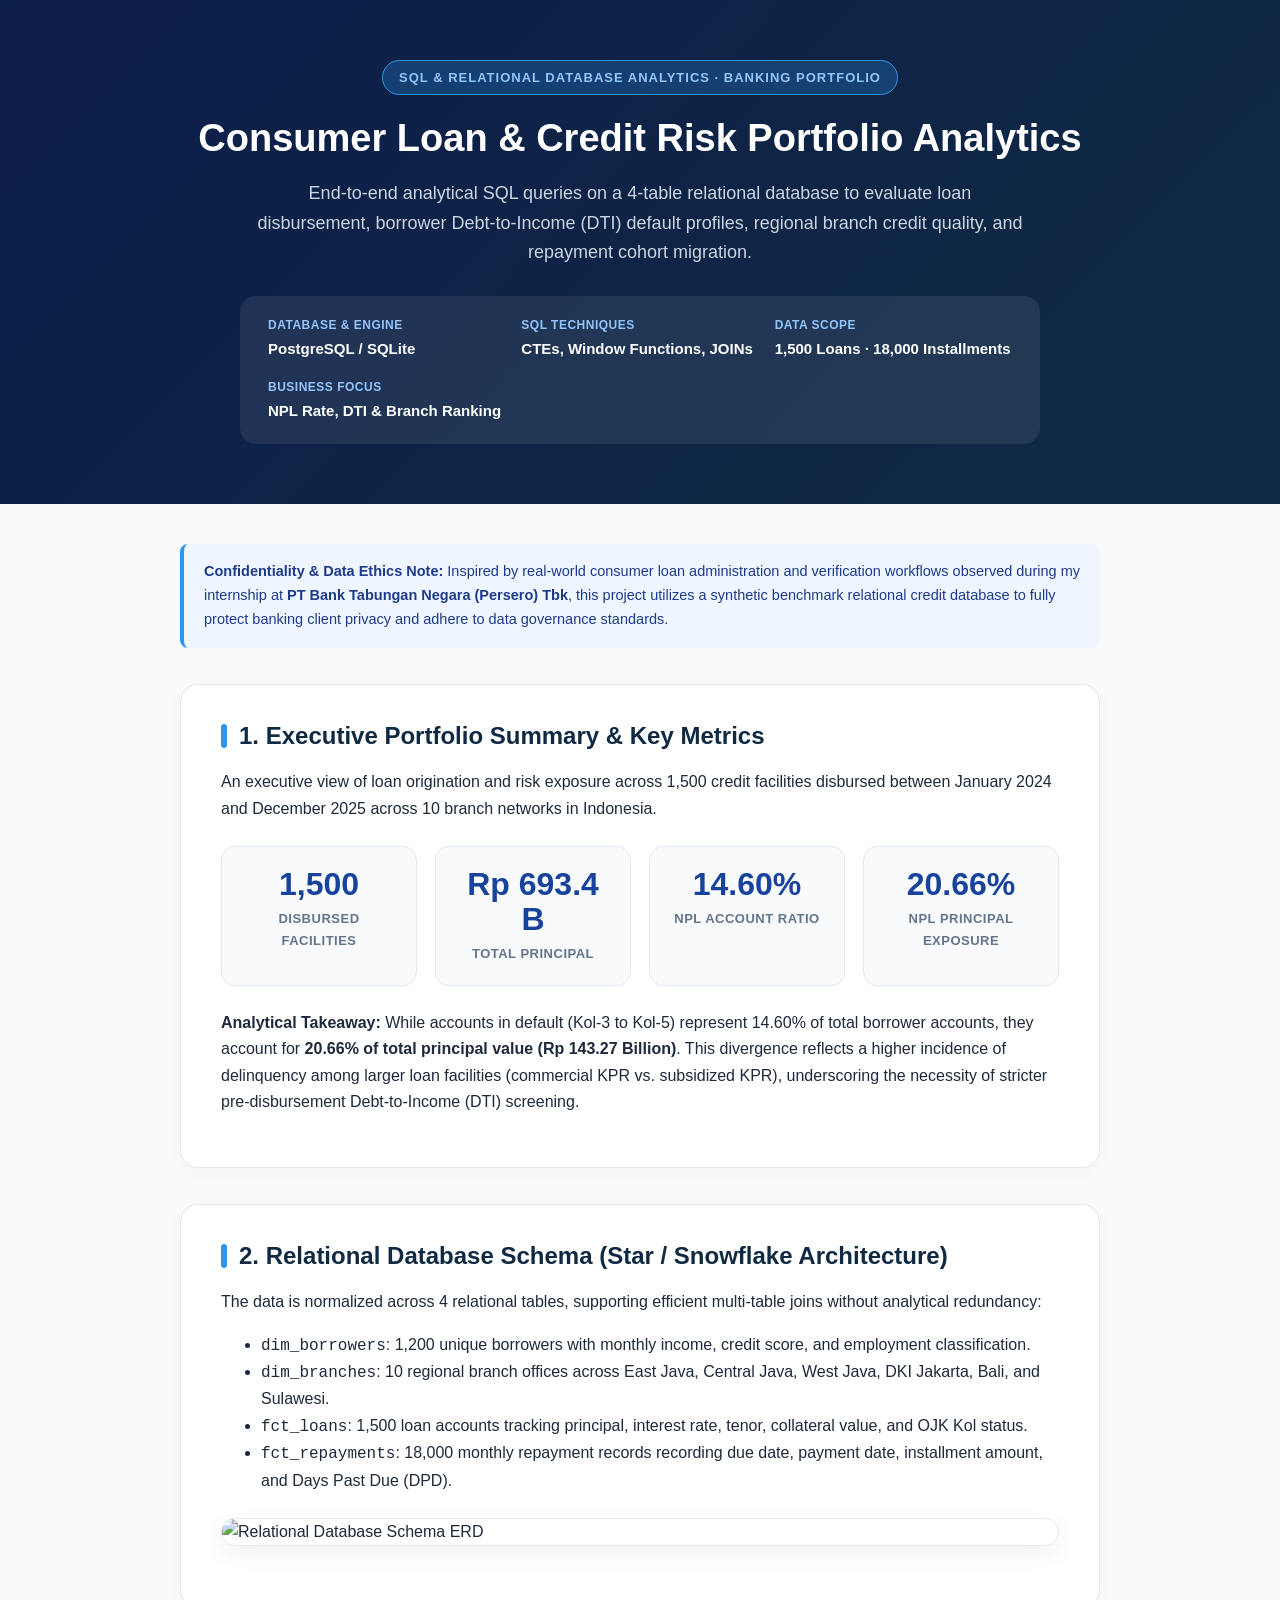
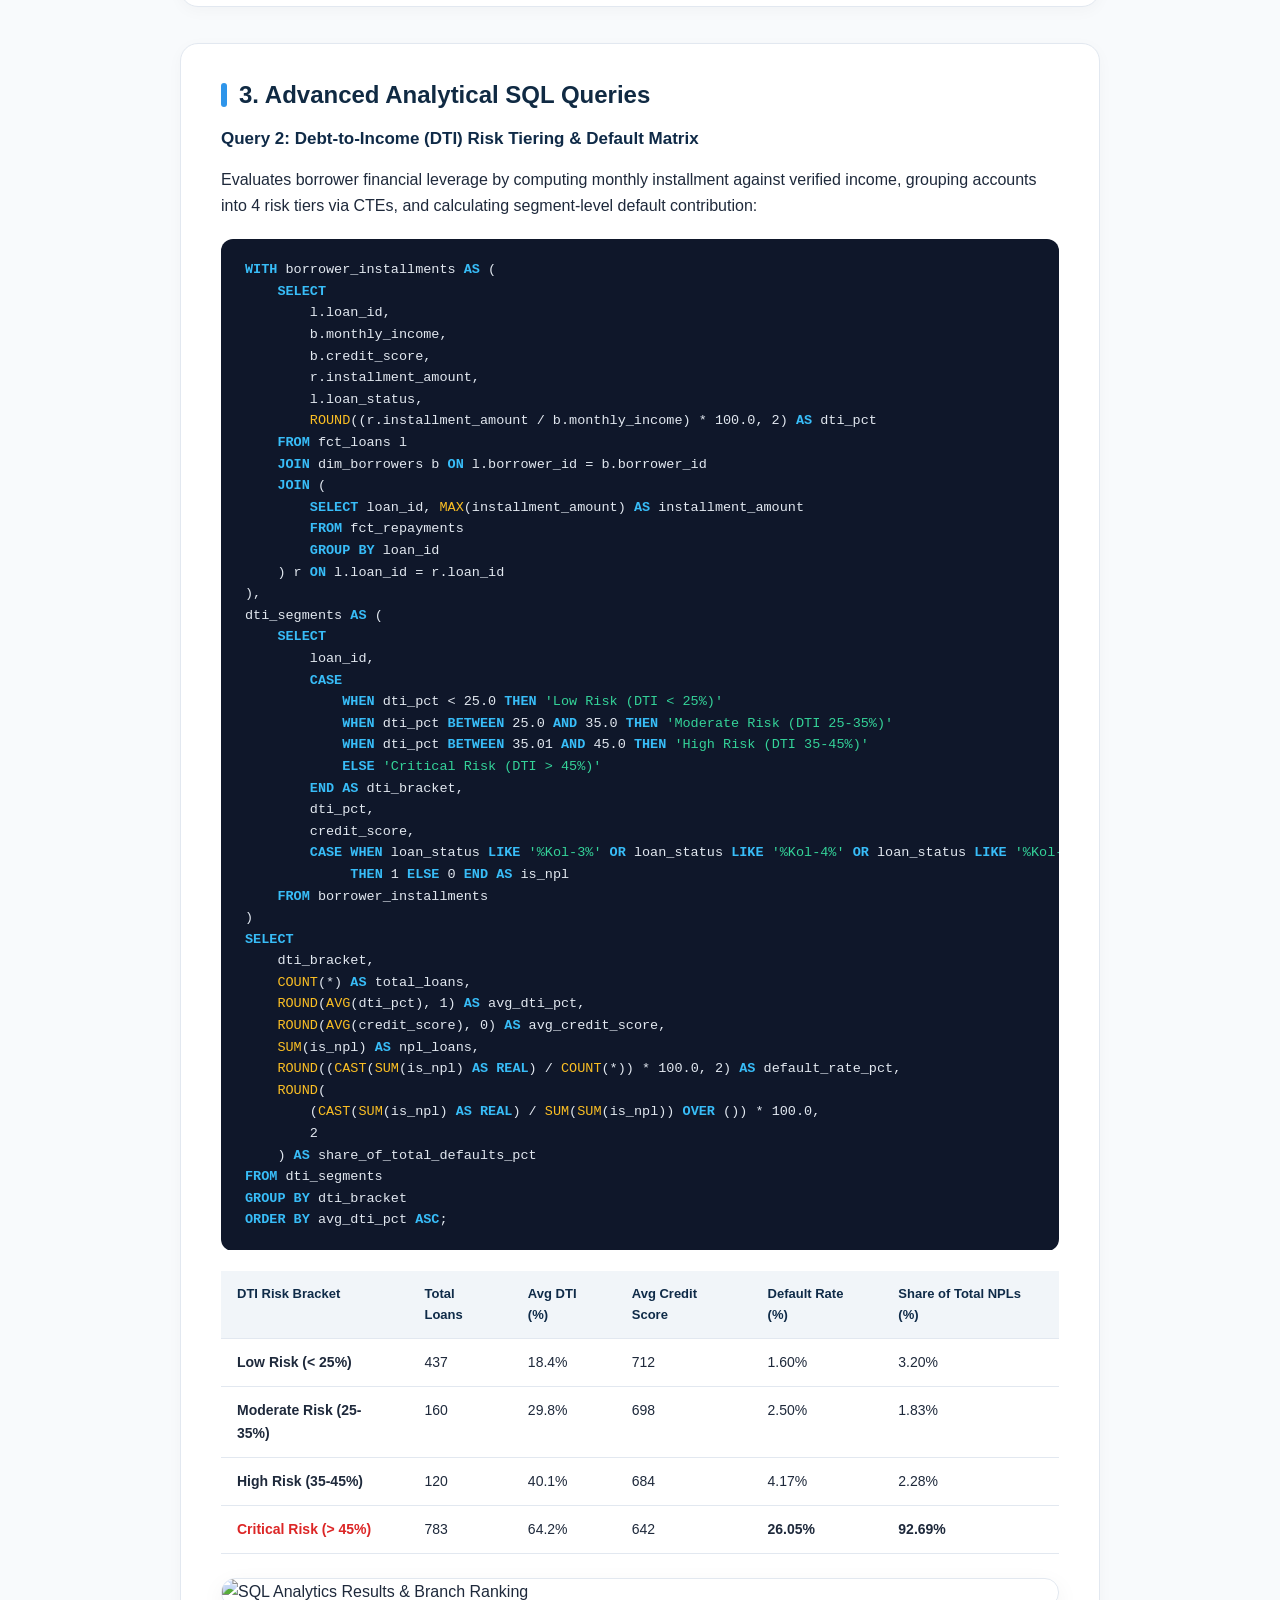
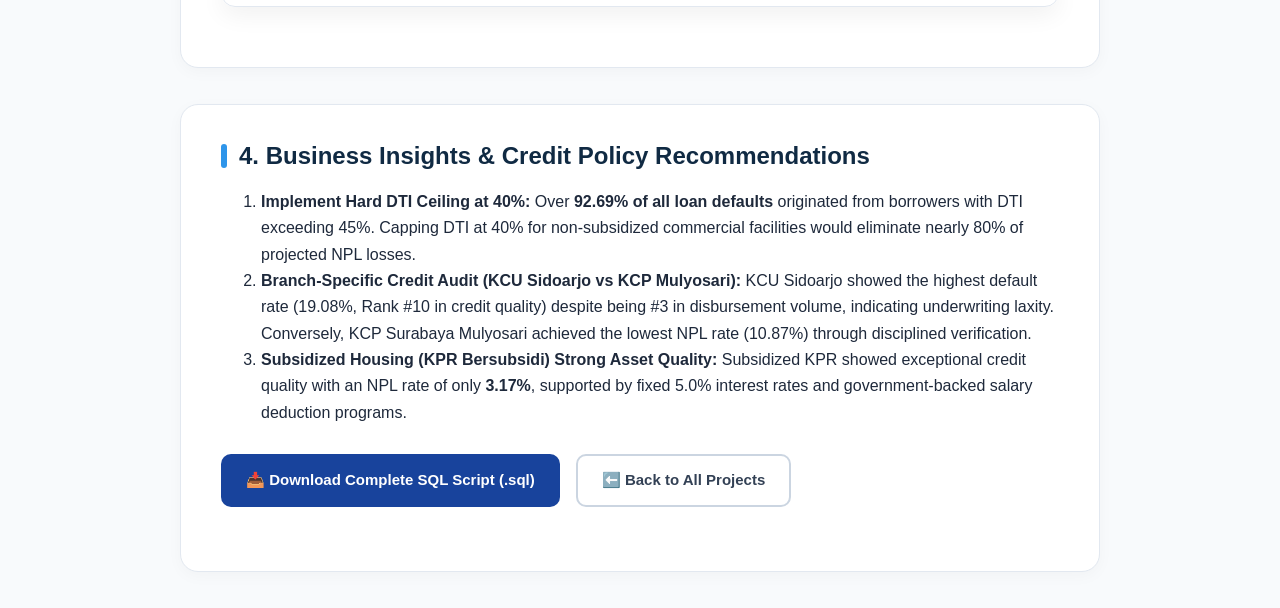
==== projects/consumer-loan-sql/index.html @ 3e7d7f84 "Create index.html" ====
<!DOCTYPE html>
<html lang="en">
<head>
  <meta charset="utf-8">
  <meta name="viewport" content="width=device-width, initial-scale=1.0">
  <title>Consumer Loan & Credit Risk SQL Analytics — Candra Savira</title>
  <link rel="stylesheet" href="../../assets/css/style.css">
  <style>
    :root {
      --primary: #102A43;
      --accent: #2E95EA;
      --accent-warm: #F59E0B;
      --bg-light: #F8FAFC;
      --card-bg: #FFFFFF;
      --border-color: #E2E8F0;
      --text-main: #1E293B;
      --text-muted: #64748B;
    }
    body {
      font-family: 'Inter', -apple-system, BlinkMacSystemFont, 'Segoe UI', Roboto, sans-serif;
      line-height: 1.65;
      color: var(--text-main);
      background-color: var(--bg-light);
      margin: 0;
      padding: 0;
    }
    .project-header {
      background: linear-gradient(135deg, #0C1E4A 0%, #102A43 100%);
      color: #FFFFFF;
      padding: 60px 20px;
      text-align: center;
    }
    .project-header .container {
      max-width: 960px;
      margin: 0 auto;
    }
    .badge-pill {
      display: inline-block;
      background: rgba(46, 149, 234, 0.25);
      border: 1px solid #2E95EA;
      color: #93C5FD;
      font-size: 13px;
      font-weight: 700;
      letter-spacing: 1px;
      padding: 6px 16px;
      border-radius: 999px;
      margin-bottom: 20px;
      text-transform: uppercase;
    }
    .project-title {
      font-size: 38px;
      font-weight: 800;
      margin: 0 0 16px 0;
      line-height: 1.25;
    }
    .project-subtitle {
      font-size: 18px;
      color: #CBD5E1;
      max-width: 780px;
      margin: 0 auto 28px auto;
    }
    .project-meta-grid {
      display: grid;
      grid-template-columns: repeat(auto-fit, minmax(200px, 1fr));
      gap: 16px;
      max-width: 800px;
      margin: 0 auto;
      text-align: left;
      background: rgba(255, 255, 255, 0.08);
      border-radius: 16px;
      padding: 20px 28px;
    }
    .meta-item strong {
      display: block;
      color: #93C5FD;
      font-size: 12px;
      text-transform: uppercase;
      letter-spacing: 0.5px;
    }
    .meta-item span {
      font-size: 15px;
      font-weight: 600;
    }
    .main-container {
      max-width: 960px;
      margin: 40px auto;
      padding: 0 20px;
    }
    .disclaimer-banner {
      background: #EFF6FF;
      border-left: 4px solid #2E95EA;
      padding: 16px 20px;
      border-radius: 8px;
      margin-bottom: 36px;
      font-size: 14.5px;
      color: #1E3A8A;
    }
    .content-section {
      background: var(--card-bg);
      border: 1px solid var(--border-color);
      border-radius: 18px;
      padding: 36px 40px;
      margin-bottom: 36px;
      box-shadow: 0 4px 16px rgba(0,0,0,0.03);
    }
    .section-heading {
      font-size: 24px;
      font-weight: 800;
      color: var(--primary);
      margin-top: 0;
      margin-bottom: 18px;
      display: flex;
      align-items: center;
      gap: 12px;
    }
    .section-heading::before {
      content: "";
      display: inline-block;
      width: 6px;
      height: 24px;
      background: var(--accent);
      border-radius: 4px;
    }
    .kpi-row {
      display: grid;
      grid-template-columns: repeat(auto-fit, minmax(180px, 1fr));
      gap: 18px;
      margin: 24px 0;
    }
    .kpi-card {
      background: #F8FAFC;
      border: 1px solid #E2E8F0;
      border-radius: 14px;
      padding: 20px;
      text-align: center;
    }
    .kpi-num {
      font-size: 32px;
      font-weight: 900;
      color: #18439C;
      line-height: 1.1;
      margin-bottom: 6px;
    }
    .kpi-label {
      font-size: 13px;
      font-weight: 600;
      color: #64748B;
      text-transform: uppercase;
      letter-spacing: 0.5px;
    }
    .img-box {
      border: 1px solid var(--border-color);
      border-radius: 14px;
      overflow: hidden;
      margin: 24px 0;
      box-shadow: 0 8px 24px rgba(0,0,0,0.06);
    }
    .img-box img {
      width: 100%;
      height: auto;
      display: block;
    }
    .code-box {
      background: #0F172A;
      color: #E2E8F0;
      border-radius: 12px;
      padding: 20px 24px;
      font-family: 'Fira Code', 'Consolas', monospace;
      font-size: 13.5px;
      line-height: 1.6;
      overflow-x: auto;
      margin: 20px 0;
    }
    .code-box pre {
      margin: 0;
    }
    .code-keyword { color: #38BDF8; font-weight: bold; }
    .code-func { color: #FBBF24; }
    .code-str { color: #34D399; }
    .code-comment { color: #64748B; font-style: italic; }
    table.data-table {
      width: 100%;
      border-collapse: collapse;
      margin: 20px 0;
      font-size: 14px;
    }
    table.data-table th, table.data-table td {
      padding: 12px 16px;
      text-align: left;
      border-bottom: 1px solid #E2E8F0;
    }
    table.data-table th {
      background: #F1F5F9;
      color: #0F2B48;
      font-weight: 700;
    }
    .btn-row {
      display: flex;
      gap: 16px;
      flex-wrap: wrap;
      margin: 28px 0;
    }
    .btn {
      display: inline-flex;
      align-items: center;
      gap: 8px;
      padding: 12px 24px;
      border-radius: 10px;
      font-weight: 700;
      font-size: 15px;
      text-decoration: none;
      transition: all 0.2s ease;
    }
    .btn-primary {
      background: #18439C;
      color: #FFFFFF;
    }
    .btn-primary:hover {
      background: #0C1E4A;
    }
    .btn-outline {
      border: 2px solid #CBD5E1;
      color: #334155;
    }
    .btn-outline:hover {
      border-color: #18439C;
      color: #18439C;
    }
  </style>
</head>
<body>

  <header class="project-header">
    <div class="container">
      <div class="badge-pill">SQL &amp; Relational Database Analytics · Banking Portfolio</div>
      <h1 class="project-title">Consumer Loan &amp; Credit Risk Portfolio Analytics</h1>
      <p class="project-subtitle">
        End-to-end analytical SQL queries on a 4-table relational database to evaluate loan disbursement, borrower Debt-to-Income (DTI) default profiles, regional branch credit quality, and repayment cohort migration.
      </p>

      <div class="project-meta-grid">
        <div class="meta-item">
          <strong>Database &amp; Engine</strong>
          <span>PostgreSQL / SQLite</span>
        </div>
        <div class="meta-item">
          <strong>SQL Techniques</strong>
          <span>CTEs, Window Functions, JOINs</span>
        </div>
        <div class="meta-item">
          <strong>Data Scope</strong>
          <span>1,500 Loans · 18,000 Installments</span>
        </div>
        <div class="meta-item">
          <strong>Business Focus</strong>
          <span>NPL Rate, DTI &amp; Branch Ranking</span>
        </div>
      </div>
    </div>
  </header>

  <main class="main-container">

    <div class="disclaimer-banner">
      <strong>Confidentiality &amp; Data Ethics Note:</strong>
      Inspired by real-world consumer loan administration and verification workflows observed during my internship at <strong>PT Bank Tabungan Negara (Persero) Tbk</strong>, this project utilizes a synthetic benchmark relational credit database to fully protect banking client privacy and adhere to data governance standards.
    </div>

    <!-- Section 1: Executive Summary -->
    <section class="content-section">
      <h2 class="section-heading">1. Executive Portfolio Summary &amp; Key Metrics</h2>
      <p>
        An executive view of loan origination and risk exposure across 1,500 credit facilities disbursed between January 2024 and December 2025 across 10 branch networks in Indonesia.
      </p>

      <div class="kpi-row">
        <div class="kpi-card">
          <div class="kpi-num">1,500</div>
          <div class="kpi-label">Disbursed Facilities</div>
        </div>
        <div class="kpi-card">
          <div class="kpi-num">Rp 693.4 B</div>
          <div class="kpi-label">Total Principal</div>
        </div>
        <div class="kpi-card">
          <div class="kpi-num">14.60%</div>
          <div class="kpi-label">NPL Account Ratio</div>
        </div>
        <div class="kpi-card">
          <div class="kpi-num">20.66%</div>
          <div class="kpi-label">NPL Principal Exposure</div>
        </div>
      </div>

      <p>
        <strong>Analytical Takeaway:</strong> While accounts in default (Kol-3 to Kol-5) represent 14.60% of total borrower accounts, they account for <strong>20.66% of total principal value (Rp 143.27 Billion)</strong>. This divergence reflects a higher incidence of delinquency among larger loan facilities (commercial KPR vs. subsidized KPR), underscoring the necessity of stricter pre-disbursement Debt-to-Income (DTI) screening.
      </p>
    </section>

    <!-- Section 2: Schema Architecture -->
    <section class="content-section">
      <h2 class="section-heading">2. Relational Database Schema (Star / Snowflake Architecture)</h2>
      <p>
        The data is normalized across 4 relational tables, supporting efficient multi-table joins without analytical redundancy:
      </p>
      <ul>
        <li><code>dim_borrowers</code>: 1,200 unique borrowers with monthly income, credit score, and employment classification.</li>
        <li><code>dim_branches</code>: 10 regional branch offices across East Java, Central Java, West Java, DKI Jakarta, Bali, and Sulawesi.</li>
        <li><code>fct_loans</code>: 1,500 loan accounts tracking principal, interest rate, tenor, collateral value, and OJK Kol status.</li>
        <li><code>fct_repayments</code>: 18,000 monthly repayment records recording due date, payment date, installment amount, and Days Past Due (DPD).</li>
      </ul>

      <div class="img-box">
        <img src="assets/sql_loan_erd.png" alt="Relational Database Schema ERD">
      </div>
    </section>

    <!-- Section 3: Advanced SQL Queries -->
    <section class="content-section">
      <h2 class="section-heading">3. Advanced Analytical SQL Queries</h2>

      <h3>Query 2: Debt-to-Income (DTI) Risk Tiering &amp; Default Matrix</h3>
      <p>
        Evaluates borrower financial leverage by computing monthly installment against verified income, grouping accounts into 4 risk tiers via CTEs, and calculating segment-level default contribution:
      </p>

      <div class="code-box"><pre>
<span class="code-keyword">WITH</span> borrower_installments <span class="code-keyword">AS</span> (
    <span class="code-keyword">SELECT</span> 
        l.loan_id,
        b.monthly_income,
        b.credit_score,
        r.installment_amount,
        l.loan_status,
        <span class="code-func">ROUND</span>((r.installment_amount / b.monthly_income) * 100.0, 2) <span class="code-keyword">AS</span> dti_pct
    <span class="code-keyword">FROM</span> fct_loans l
    <span class="code-keyword">JOIN</span> dim_borrowers b <span class="code-keyword">ON</span> l.borrower_id = b.borrower_id
    <span class="code-keyword">JOIN</span> (
        <span class="code-keyword">SELECT</span> loan_id, <span class="code-func">MAX</span>(installment_amount) <span class="code-keyword">AS</span> installment_amount 
        <span class="code-keyword">FROM</span> fct_repayments 
        <span class="code-keyword">GROUP BY</span> loan_id
    ) r <span class="code-keyword">ON</span> l.loan_id = r.loan_id
),
dti_segments <span class="code-keyword">AS</span> (
    <span class="code-keyword">SELECT</span> 
        loan_id,
        <span class="code-keyword">CASE</span> 
            <span class="code-keyword">WHEN</span> dti_pct &lt; 25.0 <span class="code-keyword">THEN</span> <span class="code-str">'Low Risk (DTI &lt; 25%)'</span>
            <span class="code-keyword">WHEN</span> dti_pct <span class="code-keyword">BETWEEN</span> 25.0 <span class="code-keyword">AND</span> 35.0 <span class="code-keyword">THEN</span> <span class="code-str">'Moderate Risk (DTI 25-35%)'</span>
            <span class="code-keyword">WHEN</span> dti_pct <span class="code-keyword">BETWEEN</span> 35.01 <span class="code-keyword">AND</span> 45.0 <span class="code-keyword">THEN</span> <span class="code-str">'High Risk (DTI 35-45%)'</span>
            <span class="code-keyword">ELSE</span> <span class="code-str">'Critical Risk (DTI &gt; 45%)'</span>
        <span class="code-keyword">END AS</span> dti_bracket,
        dti_pct,
        credit_score,
        <span class="code-keyword">CASE WHEN</span> loan_status <span class="code-keyword">LIKE</span> <span class="code-str">'%Kol-3%'</span> <span class="code-keyword">OR</span> loan_status <span class="code-keyword">LIKE</span> <span class="code-str">'%Kol-4%'</span> <span class="code-keyword">OR</span> loan_status <span class="code-keyword">LIKE</span> <span class="code-str">'%Kol-5%'</span> 
             <span class="code-keyword">THEN</span> 1 <span class="code-keyword">ELSE</span> 0 <span class="code-keyword">END AS</span> is_npl
    <span class="code-keyword">FROM</span> borrower_installments
)
<span class="code-keyword">SELECT</span> 
    dti_bracket,
    <span class="code-func">COUNT</span>(*) <span class="code-keyword">AS</span> total_loans,
    <span class="code-func">ROUND</span>(<span class="code-func">AVG</span>(dti_pct), 1) <span class="code-keyword">AS</span> avg_dti_pct,
    <span class="code-func">ROUND</span>(<span class="code-func">AVG</span>(credit_score), 0) <span class="code-keyword">AS</span> avg_credit_score,
    <span class="code-func">SUM</span>(is_npl) <span class="code-keyword">AS</span> npl_loans,
    <span class="code-func">ROUND</span>((<span class="code-func">CAST</span>(<span class="code-func">SUM</span>(is_npl) <span class="code-keyword">AS REAL</span>) / <span class="code-func">COUNT</span>(*)) * 100.0, 2) <span class="code-keyword">AS</span> default_rate_pct,
    <span class="code-func">ROUND</span>(
        (<span class="code-func">CAST</span>(<span class="code-func">SUM</span>(is_npl) <span class="code-keyword">AS REAL</span>) / <span class="code-func">SUM</span>(<span class="code-func">SUM</span>(is_npl)) <span class="code-keyword">OVER</span> ()) * 100.0, 
        2
    ) <span class="code-keyword">AS</span> share_of_total_defaults_pct
<span class="code-keyword">FROM</span> dti_segments
<span class="code-keyword">GROUP BY</span> dti_bracket
<span class="code-keyword">ORDER BY</span> avg_dti_pct <span class="code-keyword">ASC</span>;
</pre></div>

      <table class="data-table">
        <thead>
          <tr>
            <th>DTI Risk Bracket</th>
            <th>Total Loans</th>
            <th>Avg DTI (%)</th>
            <th>Avg Credit Score</th>
            <th>Default Rate (%)</th>
            <th>Share of Total NPLs (%)</th>
          </tr>
        </thead>
        <tbody>
          <tr>
            <td><strong>Low Risk (&lt; 25%)</strong></td>
            <td>437</td>
            <td>18.4%</td>
            <td>712</td>
            <td>1.60%</td>
            <td>3.20%</td>
          </tr>
          <tr>
            <td><strong>Moderate Risk (25-35%)</strong></td>
            <td>160</td>
            <td>29.8%</td>
            <td>698</td>
            <td>2.50%</td>
            <td>1.83%</td>
          </tr>
          <tr>
            <td><strong>High Risk (35-45%)</strong></td>
            <td>120</td>
            <td>40.1%</td>
            <td>684</td>
            <td>4.17%</td>
            <td>2.28%</td>
          </tr>
          <tr>
            <td><strong style="color:#DC2626;">Critical Risk (&gt; 45%)</strong></td>
            <td>783</td>
            <td>64.2%</td>
            <td>642</td>
            <td><strong>26.05%</strong></td>
            <td><strong>92.69%</strong></td>
          </tr>
        </tbody>
      </table>

      <div class="img-box">
        <img src="assets/sql_analytics_results.png" alt="SQL Analytics Results & Branch Ranking">
      </div>
    </section>

    <!-- Section 4: Business Insights & Recommendations -->
    <section class="content-section">
      <h2 class="section-heading">4. Business Insights &amp; Credit Policy Recommendations</h2>
      <ol>
        <li>
          <strong>Implement Hard DTI Ceiling at 40%:</strong> Over <strong>92.69% of all loan defaults</strong> originated from borrowers with DTI exceeding 45%. Capping DTI at 40% for non-subsidized commercial facilities would eliminate nearly 80% of projected NPL losses.
        </li>
        <li>
          <strong>Branch-Specific Credit Audit (KCU Sidoarjo vs KCP Mulyosari):</strong> KCU Sidoarjo showed the highest default rate (19.08%, Rank #10 in credit quality) despite being #3 in disbursement volume, indicating underwriting laxity. Conversely, KCP Surabaya Mulyosari achieved the lowest NPL rate (10.87%) through disciplined verification.
        </li>
        <li>
          <strong>Subsidized Housing (KPR Bersubsidi) Strong Asset Quality:</strong> Subsidized KPR showed exceptional credit quality with an NPL rate of only <strong>3.17%</strong>, supported by fixed 5.0% interest rates and government-backed salary deduction programs.
        </li>
      </ol>

      <div class="btn-row">
        <a class="btn btn-primary" href="assets/analytics_queries.sql" download>📥 Download Complete SQL Script (.sql)</a>
        <a class="btn btn-outline" href="../../index.html#projects">⬅️ Back to All Projects</a>
      </div>
    </section>

  </main>

</body>
</html>
---- assets/css/style.css ----
:root{
  --navy:#0F2A47; --blue:#1B6CA8; --teal:#14A098; --amber:#F2A33A; --coral:#E5533D;
  --ink:#14233A; --muted:#566A80; --line:#D3DFEC; --bg:#EAF0F7; --card:#FFFFFF; --soft:#F3F7FB;
  --radius:12px;
}
*{box-sizing:border-box}
html{scroll-behavior:smooth}
body{margin:0;background:var(--bg);color:var(--ink);font-family:'Inter',system-ui,-apple-system,'Segoe UI',sans-serif;font-size:16px;line-height:1.6;-webkit-font-smoothing:antialiased}
a{color:var(--blue);text-underline-offset:3px}
a:hover{color:var(--navy)}
img{max-width:100%;height:auto;display:block}
.wrap{max-width:1080px;margin:0 auto;padding:0 24px}

/* header */
.site-header{background:var(--navy);border-bottom:4px solid var(--amber);position:sticky;top:0;z-index:20}
.site-header .wrap{display:flex;align-items:center;justify-content:space-between;gap:16px;min-height:64px;flex-wrap:wrap}
.brand{color:#fff;font-weight:700;font-size:18px;text-decoration:none;letter-spacing:.01em}
.brand:hover{color:#fff}
.nav{display:flex;gap:22px;flex-wrap:wrap}
.nav a{color:#C9D8EA;text-decoration:none;font-size:14px;font-weight:500;padding:6px 0}
.nav a:hover,.nav a[aria-current]{color:#fff}

/* hero */
.hero{background:var(--navy);color:#fff;padding:56px 0 64px}
.kicker{font-size:12px;font-weight:600;letter-spacing:.08em;text-transform:uppercase;color:#9FB8D3}
.hero h1{margin:14px 0 0;font-size:clamp(30px,5vw,46px);line-height:1.12;font-weight:700;max-width:760px}
.hero p{margin:18px 0 0;font-size:18px;color:#C9D8EA;max-width:640px}
.btns{display:flex;flex-wrap:wrap;gap:12px;margin-top:28px}
.btn{display:inline-block;font-weight:600;font-size:15px;text-decoration:none;padding:12px 20px;border-radius:8px;border:1px solid transparent;transition:transform .12s ease}
.btn:hover{transform:translateY(-1px)}
.btn-primary{background:var(--amber);color:var(--navy)}
.btn-primary:hover{color:var(--navy)}
.btn-ghost{background:transparent;color:#fff;border-color:#4A6A8C}
.btn-ghost:hover{color:#fff;border-color:#fff}
.btn-solid{background:var(--navy);color:#fff}
.btn-solid:hover{color:#fff;background:var(--blue)}
.btn-line{background:#fff;color:var(--navy);border-color:#B9C9DB}
.btn-line:hover{border-color:var(--navy);color:var(--navy)}

/* sections */
section{padding:48px 0 0}
h2{margin:0 0 16px;font-size:22px;line-height:1.25;font-weight:700;color:var(--navy)}
h3{margin:0 0 8px;font-size:17px;line-height:1.3;font-weight:600;color:var(--navy)}
.lead{color:var(--muted);max-width:720px;margin:0 0 20px}
.card{background:var(--card);border:1px solid var(--line);border-radius:var(--radius);padding:24px;box-shadow:0 1px 3px rgba(15,42,71,.08)}

/* featured */
.featured{display:grid;grid-template-columns:minmax(0,1fr) minmax(0,1fr);gap:32px;border-top:4px solid var(--blue)}
.eyebrow{font-size:12px;font-weight:600;letter-spacing:.08em;text-transform:uppercase;color:var(--coral)}
.featured h2{font-size:28px;margin-top:8px}
.stats{display:flex;flex-wrap:wrap;gap:20px;margin:18px 0}
.stat b{display:block;font-size:28px;line-height:1.15;color:var(--blue)}
.stat.alt b{color:var(--coral)}
.stat span{font-size:13px;color:var(--muted)}
.tags{display:flex;flex-wrap:wrap;gap:8px;margin:0 0 18px;padding:0;list-style:none}
.tags li{font-size:12px;font-weight:600;padding:4px 10px;border-radius:999px;background:var(--soft);color:var(--navy);border:1px solid var(--line)}
.preview{background:var(--soft);border-radius:10px;padding:18px;align-self:start}
.preview h3{font-size:13px;margin-bottom:12px}
.bar{display:grid;grid-template-columns:96px 1fr 36px;gap:8px;align-items:center;font-size:12px;margin-bottom:8px}
.bar i{display:block;height:12px;background:#fff;border-radius:3px;overflow:hidden}
.bar i b{display:block;height:100%;background:var(--blue);border-radius:3px}
.bar span:last-child{text-align:right;font-weight:600}
.preview small{display:block;margin-top:10px;color:var(--muted);font-size:12px}

/* project grid */
.grid{display:grid;grid-template-columns:repeat(2,minmax(0,1fr));gap:16px}
.pcard{display:flex;flex-direction:column;gap:8px;text-decoration:none;color:inherit;transition:transform .12s ease,box-shadow .12s ease}
.pcard:hover{transform:translateY(-2px);box-shadow:0 6px 18px rgba(15,42,71,.12);color:inherit}
.pcard .eyebrow{color:var(--teal)}
.pcard h3{font-size:18px;margin:0}
.pcard p{margin:0;font-size:14px;color:var(--muted)}
.pcard .num{font-size:13px;font-weight:600;color:var(--navy);margin-top:auto;padding-top:8px}
.pcard .more{font-size:14px;font-weight:600;color:var(--blue)}

/* about */
.two{display:grid;grid-template-columns:minmax(0,3fr) minmax(0,2fr);gap:24px}
.list{margin:0;padding:0;list-style:none;display:flex;flex-direction:column;gap:14px}
.list li{font-size:15px}
.list b{display:block;color:var(--navy);font-weight:600}
.list span{color:var(--muted);font-size:14px}
.chips{display:flex;flex-wrap:wrap;gap:8px;margin:0;padding:0;list-style:none}
.prose .chips{padding-left:0;margin:0 0 0}
.chips li{font-size:13px;padding:5px 11px;border-radius:999px;background:var(--soft);border:1px solid var(--line)}

/* contact */
.contact{margin:48px 0;background:var(--navy);color:#fff;border-radius:var(--radius);padding:28px;display:flex;flex-wrap:wrap;align-items:center;justify-content:space-between;gap:16px;border-bottom:4px solid var(--amber)}
.contact h2{color:#fff;margin:0}
.contact p{margin:4px 0 0;color:#C9D8EA}
.contact a.mail{color:#fff;font-weight:600}

/* project pages */
.phead{background:var(--navy);color:#fff;padding:36px 0 44px}
.back{display:inline-block;color:#9FB8D3;text-decoration:none;font-size:14px;margin-bottom:20px}
.back:hover{color:#fff}
.phead h1{margin:10px 0 0;font-size:clamp(28px,4.2vw,40px);line-height:1.15;font-weight:700;max-width:820px}
.phead p{margin:14px 0 0;color:#C9D8EA;font-size:17px;max-width:720px}
.meta{display:flex;flex-wrap:wrap;gap:8px 28px;margin-top:22px;font-size:13px;color:#9FB8D3}
.meta b{color:#fff;font-weight:600}
.pbody{padding-bottom:16px}
.statrow{display:grid;grid-template-columns:repeat(auto-fit,minmax(180px,1fr));gap:16px;margin-top:-28px;position:relative}
.statrow .card{padding:18px 20px;border-top:4px solid var(--blue)}
.statrow .card:nth-child(2){border-top-color:var(--teal)}
.statrow .card:nth-child(3){border-top-color:var(--amber)}
.statrow .card:nth-child(4){border-top-color:var(--coral)}
.statrow b{display:block;font-size:26px;line-height:1.2;color:var(--navy)}
.statrow span{font-size:13px;color:var(--muted)}
.prose p{margin:0 0 14px;max-width:760px}
.prose ul,.prose ol{margin:0 0 14px;padding-left:22px;max-width:760px}
.prose li{margin-bottom:6px}
figure{margin:0 0 20px}
figure img{border-radius:10px;border:1px solid var(--line);background:#fff}
figcaption{font-size:13px;color:var(--muted);margin-top:8px}
.shots{display:grid;grid-template-columns:repeat(2,minmax(0,1fr));gap:16px}
.shots figure{margin:0}
table{border-collapse:collapse;width:100%;font-size:14px;background:#fff}
th,td{padding:10px 12px;border-bottom:1px solid var(--line);text-align:left;vertical-align:top}
th{background:var(--soft);color:var(--navy);font-weight:600;font-size:13px}
td.n,th.n{text-align:right;font-variant-numeric:tabular-nums}
tr.best td{background:#EAF6F5;font-weight:600}
.tablewrap{overflow-x:auto;border:1px solid var(--line);border-radius:10px}
.callout{border-left:4px solid var(--amber);background:#FFF8EA;border-radius:8px;padding:16px 18px;max-width:760px}
.callout h3{margin-bottom:6px}
.callout ul{margin:0;padding-left:20px}
.files{display:flex;flex-wrap:wrap;gap:12px}
footer{border-top:1px solid var(--line);padding:24px 0 40px;font-size:13px;color:var(--muted)}
footer .wrap{display:flex;flex-wrap:wrap;justify-content:space-between;gap:8px}

@media (max-width:760px){
  .featured,.two,.grid,.shots{grid-template-columns:minmax(0,1fr)}
  .hero{padding:40px 0 48px}
  .wrap{padding:0 18px}
  .bar{grid-template-columns:84px 1fr 34px}
}
@media (prefers-reduced-motion:reduce){*{transition:none!important;scroll-behavior:auto!important}}

/* hero portrait */
.hero-grid{display:grid;grid-template-columns:minmax(0,1.5fr) minmax(0,1fr);gap:40px;align-items:center}
.portrait{margin:0}
.portrait img{width:100%;max-width:380px;margin-left:auto;border-radius:16px;border:3px solid var(--amber);box-shadow:0 12px 32px rgba(0,0,0,.35)}
.portrait figcaption{max-width:380px;margin:8px 0 0 auto;font-size:13px;color:#9FB8D3;text-align:right}
/* tools */
.tools{display:grid;grid-template-columns:repeat(auto-fill,minmax(92px,1fr));gap:12px;margin:0;padding:0;list-style:none}
.prose .tools{padding-left:0}
.tools li{display:flex;flex-direction:column;align-items:center;gap:8px;padding:14px 8px 10px;background:var(--soft);border:1px solid var(--line);border-radius:10px;font-size:13px;font-weight:500;margin:0}
.tools img{width:32px;height:32px;object-fit:contain}
/* interactive embed */
.embed{position:relative;height:0;padding-bottom:62.25%;border:1px solid var(--line);border-radius:10px;overflow:hidden;background:#fff}
.embed iframe{position:absolute;inset:0;width:100%;height:100%;border:0}
.note{font-size:13px;color:var(--muted);margin-top:10px}
@media (max-width:760px){
  .hero-grid{grid-template-columns:minmax(0,1fr);gap:28px}
  .portrait img{max-width:300px;margin:0}
  .portrait figcaption{margin:8px 0 0;text-align:left}
  .embed{padding-bottom:110%}
}

.mgroup{margin:12px 0 6px;font-size:12px;font-weight:600;letter-spacing:.06em;text-transform:uppercase;color:var(--muted)}
.chips{margin-bottom:4px}
.tools li span{text-align:center;line-height:1.3}

/* v3: calmer palette — navy, blue, one amber accent */
.btn-primary{background:#FFFFFF;color:var(--navy)}
.btn-primary:hover{background:#EAF0F7;color:var(--navy)}
.eyebrow,.pcard .eyebrow{color:var(--blue)}
.stat b,.stat.alt b{color:var(--navy)}
.statrow .card,.statrow .card:nth-child(2),.statrow .card:nth-child(3),.statrow .card:nth-child(4){border-top-color:var(--blue)}
.portrait img{border:1px solid rgba(255,255,255,.28);box-shadow:0 10px 28px rgba(0,0,0,.3)}
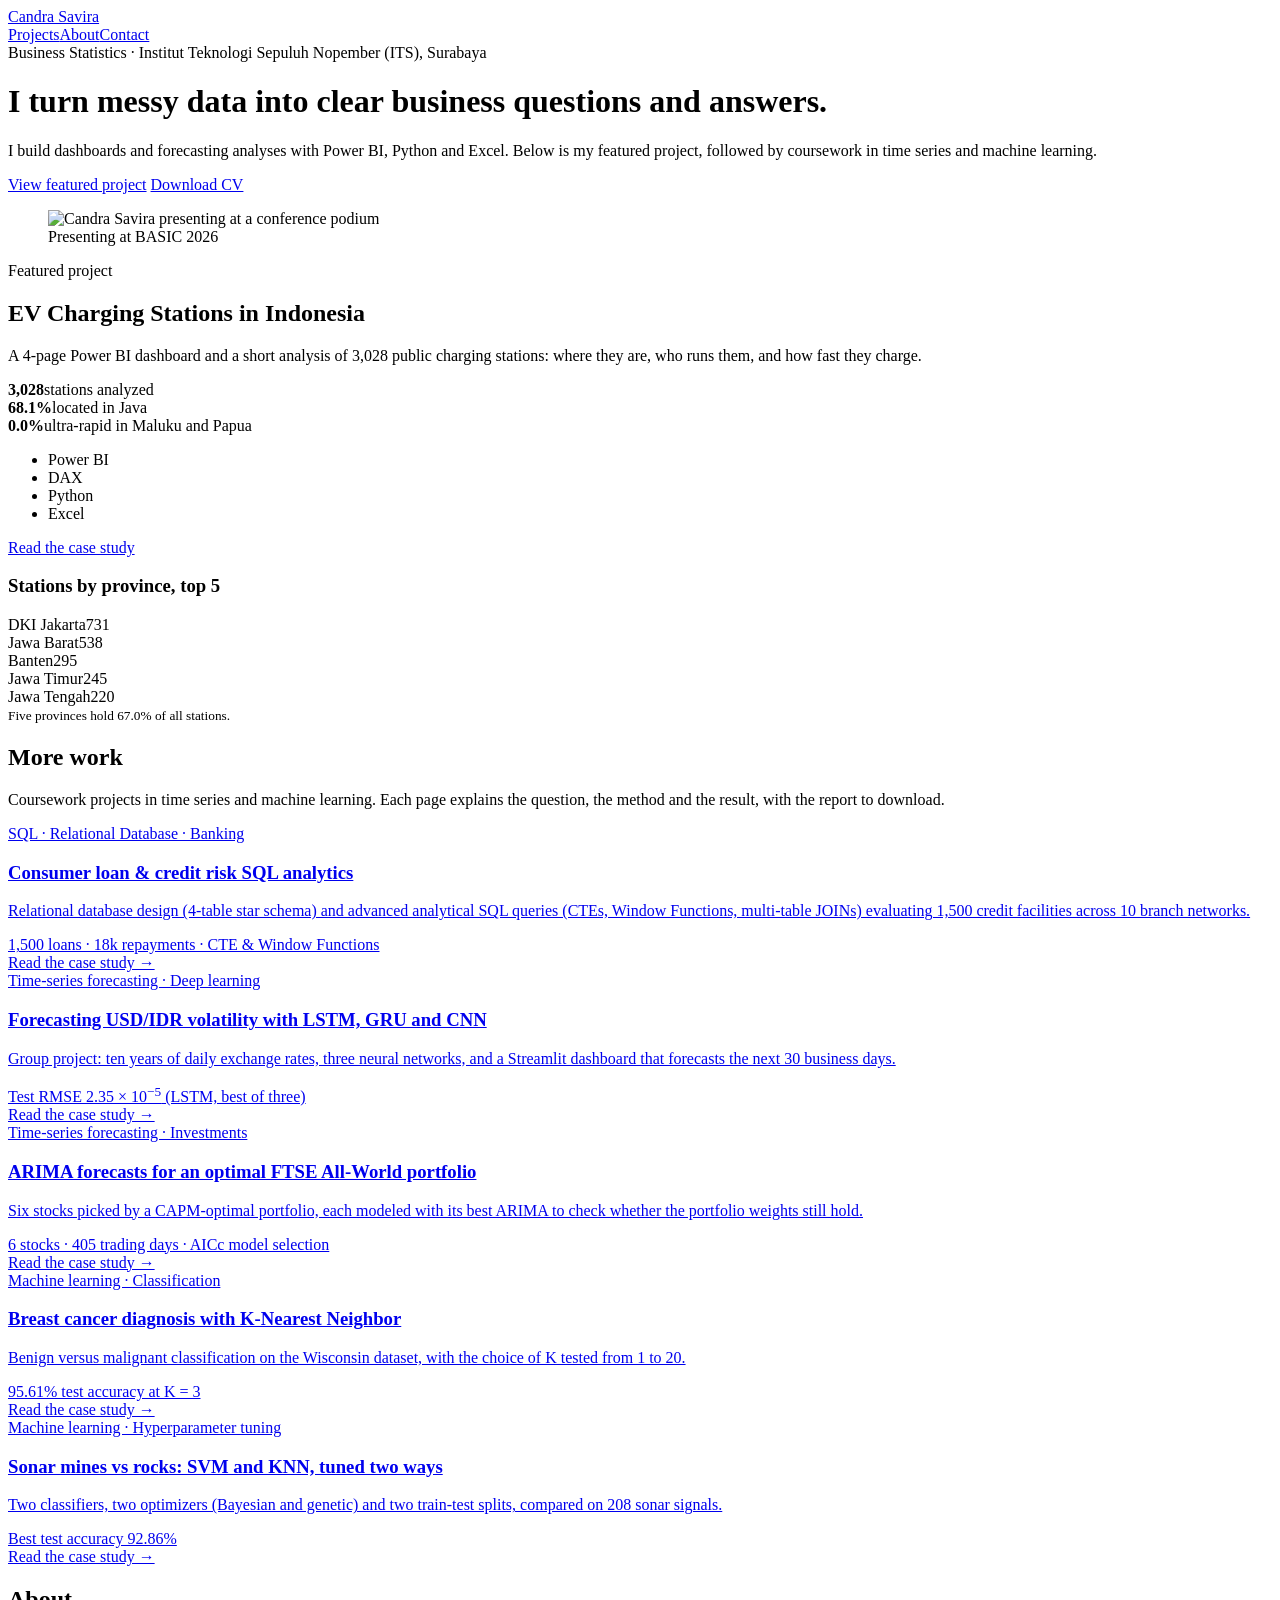
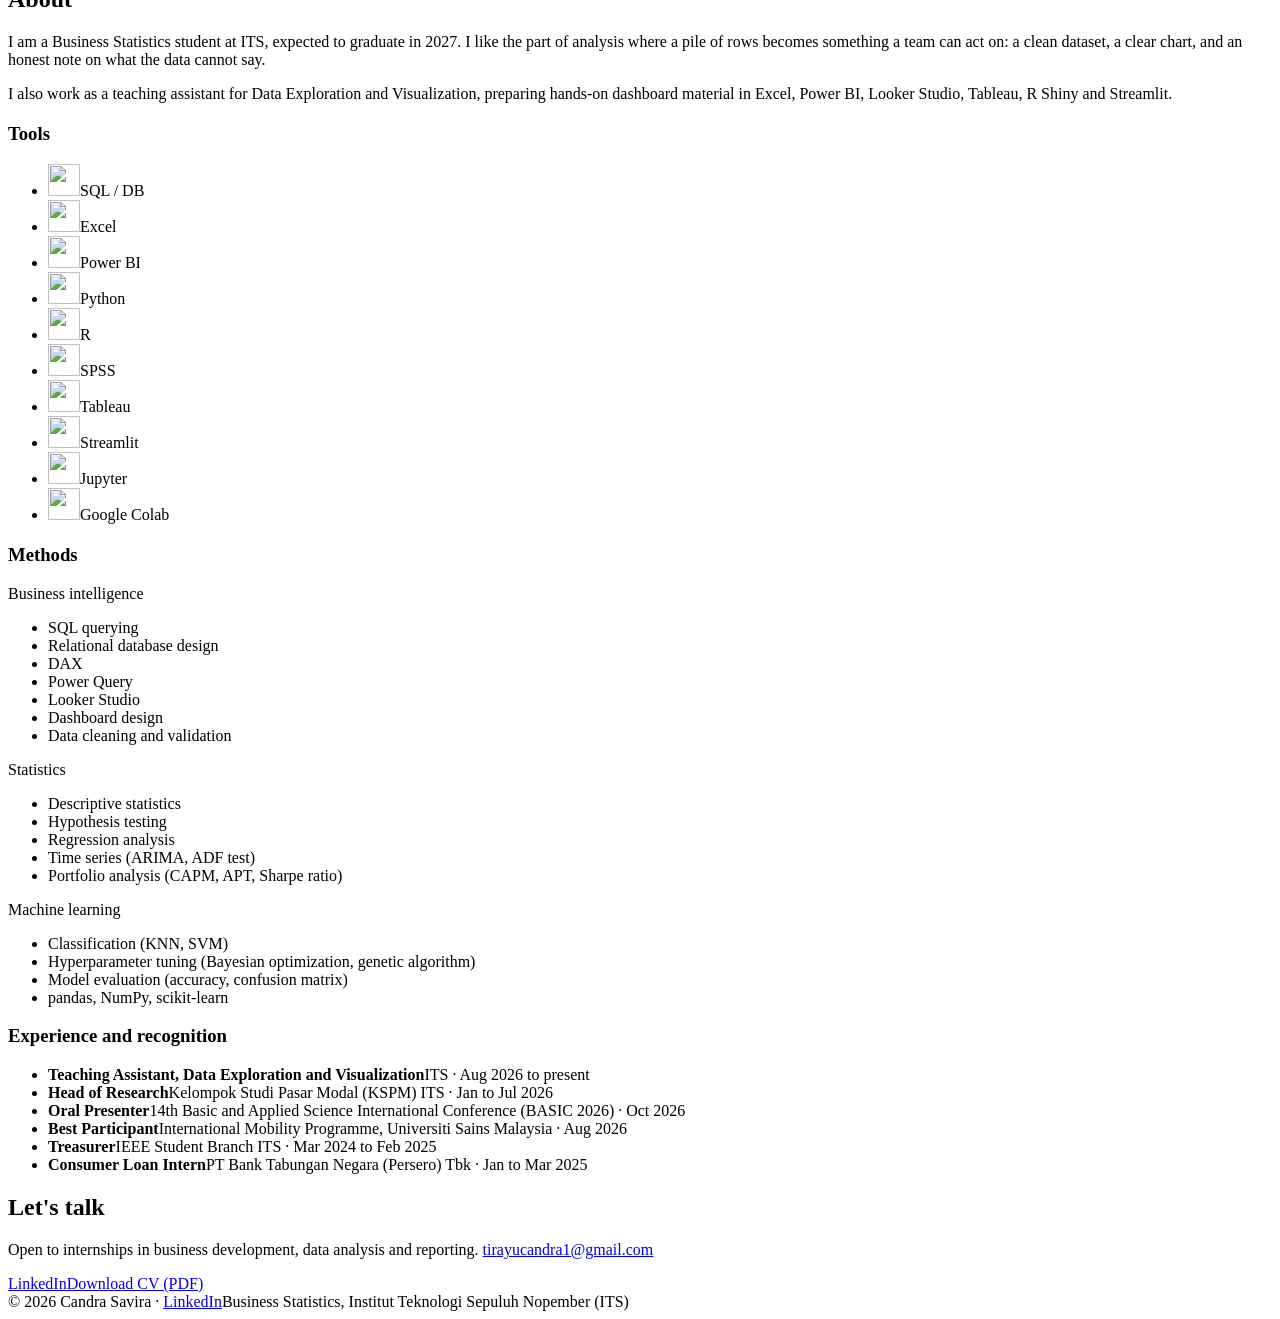
==== commit 65d81026: "Add files via upload" ====
--- a/projects/consumer-loan-sql/index.html
+++ b/projects/consumer-loan-sql/index.html
@@ -1,451 +1,119 @@
-<!DOCTYPE html>
+<!doctype html>
 <html lang="en">
 <head>
-  <meta charset="utf-8">
-  <meta name="viewport" content="width=device-width, initial-scale=1.0">
-  <title>Consumer Loan & Credit Risk SQL Analytics — Candra Savira</title>
-  <link rel="stylesheet" href="../../assets/css/style.css">
-  <style>
-    :root {
-      --primary: #102A43;
-      --accent: #2E95EA;
-      --accent-warm: #F59E0B;
-      --bg-light: #F8FAFC;
-      --card-bg: #FFFFFF;
-      --border-color: #E2E8F0;
-      --text-main: #1E293B;
-      --text-muted: #64748B;
-    }
-    body {
-      font-family: 'Inter', -apple-system, BlinkMacSystemFont, 'Segoe UI', Roboto, sans-serif;
-      line-height: 1.65;
-      color: var(--text-main);
-      background-color: var(--bg-light);
-      margin: 0;
-      padding: 0;
-    }
-    .project-header {
-      background: linear-gradient(135deg, #0C1E4A 0%, #102A43 100%);
-      color: #FFFFFF;
-      padding: 60px 20px;
-      text-align: center;
-    }
-    .project-header .container {
-      max-width: 960px;
-      margin: 0 auto;
-    }
-    .badge-pill {
-      display: inline-block;
-      background: rgba(46, 149, 234, 0.25);
-      border: 1px solid #2E95EA;
-      color: #93C5FD;
-      font-size: 13px;
-      font-weight: 700;
-      letter-spacing: 1px;
-      padding: 6px 16px;
-      border-radius: 999px;
-      margin-bottom: 20px;
-      text-transform: uppercase;
-    }
-    .project-title {
-      font-size: 38px;
-      font-weight: 800;
-      margin: 0 0 16px 0;
-      line-height: 1.25;
-    }
-    .project-subtitle {
-      font-size: 18px;
-      color: #CBD5E1;
-      max-width: 780px;
-      margin: 0 auto 28px auto;
-    }
-    .project-meta-grid {
-      display: grid;
-      grid-template-columns: repeat(auto-fit, minmax(200px, 1fr));
-      gap: 16px;
-      max-width: 800px;
-      margin: 0 auto;
-      text-align: left;
-      background: rgba(255, 255, 255, 0.08);
-      border-radius: 16px;
-      padding: 20px 28px;
-    }
-    .meta-item strong {
-      display: block;
-      color: #93C5FD;
-      font-size: 12px;
-      text-transform: uppercase;
-      letter-spacing: 0.5px;
-    }
-    .meta-item span {
-      font-size: 15px;
-      font-weight: 600;
-    }
-    .main-container {
-      max-width: 960px;
-      margin: 40px auto;
-      padding: 0 20px;
-    }
-    .disclaimer-banner {
-      background: #EFF6FF;
-      border-left: 4px solid #2E95EA;
-      padding: 16px 20px;
-      border-radius: 8px;
-      margin-bottom: 36px;
-      font-size: 14.5px;
-      color: #1E3A8A;
-    }
-    .content-section {
-      background: var(--card-bg);
-      border: 1px solid var(--border-color);
-      border-radius: 18px;
-      padding: 36px 40px;
-      margin-bottom: 36px;
-      box-shadow: 0 4px 16px rgba(0,0,0,0.03);
-    }
-    .section-heading {
-      font-size: 24px;
-      font-weight: 800;
-      color: var(--primary);
-      margin-top: 0;
-      margin-bottom: 18px;
-      display: flex;
-      align-items: center;
-      gap: 12px;
-    }
-    .section-heading::before {
-      content: "";
-      display: inline-block;
-      width: 6px;
-      height: 24px;
-      background: var(--accent);
-      border-radius: 4px;
-    }
-    .kpi-row {
-      display: grid;
-      grid-template-columns: repeat(auto-fit, minmax(180px, 1fr));
-      gap: 18px;
-      margin: 24px 0;
-    }
-    .kpi-card {
-      background: #F8FAFC;
-      border: 1px solid #E2E8F0;
-      border-radius: 14px;
-      padding: 20px;
-      text-align: center;
-    }
-    .kpi-num {
-      font-size: 32px;
-      font-weight: 900;
-      color: #18439C;
-      line-height: 1.1;
-      margin-bottom: 6px;
-    }
-    .kpi-label {
-      font-size: 13px;
-      font-weight: 600;
-      color: #64748B;
-      text-transform: uppercase;
-      letter-spacing: 0.5px;
-    }
-    .img-box {
-      border: 1px solid var(--border-color);
-      border-radius: 14px;
-      overflow: hidden;
-      margin: 24px 0;
-      box-shadow: 0 8px 24px rgba(0,0,0,0.06);
-    }
-    .img-box img {
-      width: 100%;
-      height: auto;
-      display: block;
-    }
-    .code-box {
-      background: #0F172A;
-      color: #E2E8F0;
-      border-radius: 12px;
-      padding: 20px 24px;
-      font-family: 'Fira Code', 'Consolas', monospace;
-      font-size: 13.5px;
-      line-height: 1.6;
-      overflow-x: auto;
-      margin: 20px 0;
-    }
-    .code-box pre {
-      margin: 0;
-    }
-    .code-keyword { color: #38BDF8; font-weight: bold; }
-    .code-func { color: #FBBF24; }
-    .code-str { color: #34D399; }
-    .code-comment { color: #64748B; font-style: italic; }
-    table.data-table {
-      width: 100%;
-      border-collapse: collapse;
-      margin: 20px 0;
-      font-size: 14px;
-    }
-    table.data-table th, table.data-table td {
-      padding: 12px 16px;
-      text-align: left;
-      border-bottom: 1px solid #E2E8F0;
-    }
-    table.data-table th {
-      background: #F1F5F9;
-      color: #0F2B48;
-      font-weight: 700;
-    }
-    .btn-row {
-      display: flex;
-      gap: 16px;
-      flex-wrap: wrap;
-      margin: 28px 0;
-    }
-    .btn {
-      display: inline-flex;
-      align-items: center;
-      gap: 8px;
-      padding: 12px 24px;
-      border-radius: 10px;
-      font-weight: 700;
-      font-size: 15px;
-      text-decoration: none;
-      transition: all 0.2s ease;
-    }
-    .btn-primary {
-      background: #18439C;
-      color: #FFFFFF;
-    }
-    .btn-primary:hover {
-      background: #0C1E4A;
-    }
-    .btn-outline {
-      border: 2px solid #CBD5E1;
-      color: #334155;
-    }
-    .btn-outline:hover {
-      border-color: #18439C;
-      color: #18439C;
-    }
-  </style>
+<meta charset="utf-8">
+<meta name="viewport" content="width=device-width, initial-scale=1">
+<title>Candra Savira | Data analysis and forecasting portfolio</title>
+<meta name="description" content="Portfolio of Candra Savira, Business Statistics student at ITS: Power BI dashboards, time-series forecasting and machine learning projects.">
+<meta property="og:title" content="Candra Savira | Data analysis and forecasting portfolio">
+<meta property="og:description" content="Portfolio of Candra Savira, Business Statistics student at ITS: Power BI dashboards, time-series forecasting and machine learning projects.">
+<meta property="og:type" content="website">
+<meta name="theme-color" content="#0F2A47">
+<link rel="icon" href="data:image/svg+xml,%3Csvg xmlns='http://www.w3.org/2000/svg' viewBox='0 0 32 32'%3E%3Crect width='32' height='32' rx='7' fill='%230F2A47'/%3E%3Crect x='7' y='17' width='4' height='8' fill='%23F2A33A'/%3E%3Crect x='14' y='11' width='4' height='14' fill='%2314A098'/%3E%3Crect x='21' y='6' width='4' height='19' fill='%231B6CA8'/%3E%3C/svg%3E">
+<link rel="preconnect" href="https://fonts.googleapis.com">
+<link rel="preconnect" href="https://fonts.gstatic.com" crossorigin>
+<link href="https://fonts.googleapis.com/css2?family=Inter:wght@400;500;600;700&amp;display=swap" rel="stylesheet">
+<link rel="stylesheet" href="assets/css/style.css">
 </head>
 <body>
+<header class="site-header"><div class="wrap">
+<a class="brand" href="index.html">Candra Savira</a>
+<nav class="nav" aria-label="Main"><a href="index.html#projects">Projects</a><a href="index.html#about">About</a><a href="index.html#contact">Contact</a></nav>
+</div></header>
 
-  <header class="project-header">
-    <div class="container">
-      <div class="badge-pill">SQL &amp; Relational Database Analytics · Banking Portfolio</div>
-      <h1 class="project-title">Consumer Loan &amp; Credit Risk Portfolio Analytics</h1>
-      <p class="project-subtitle">
-        End-to-end analytical SQL queries on a 4-table relational database to evaluate loan disbursement, borrower Debt-to-Income (DTI) default profiles, regional branch credit quality, and repayment cohort migration.
-      </p>
+<div class="hero"><div class="wrap hero-grid">
+<div>
+<div class="kicker">Business Statistics &middot; Institut Teknologi Sepuluh Nopember (ITS), Surabaya</div>
+<h1>I turn messy data into clear business questions and answers.</h1>
+<p>I build dashboards and forecasting analyses with Power BI, Python and Excel. Below is my featured project, followed by coursework in time series and machine learning.</p>
+<div class="btns">
+<a class="btn btn-primary" href="projects/ev-charging/index.html">View featured project</a>
+<a class="btn btn-ghost" href="assets/files/Candra_Savira_CV.pdf" download>Download CV</a>
+</div>
+</div>
+<figure class="portrait"><img src="assets/images/candra.jpg" alt="Candra Savira presenting at a conference podium" width="720" height="806"><figcaption>Presenting at BASIC 2026</figcaption></figure>
+</div></div>
 
-      <div class="project-meta-grid">
-        <div class="meta-item">
-          <strong>Database &amp; Engine</strong>
-          <span>PostgreSQL / SQLite</span>
-        </div>
-        <div class="meta-item">
-          <strong>SQL Techniques</strong>
-          <span>CTEs, Window Functions, JOINs</span>
-        </div>
-        <div class="meta-item">
-          <strong>Data Scope</strong>
-          <span>1,500 Loans · 18,000 Installments</span>
-        </div>
-        <div class="meta-item">
-          <strong>Business Focus</strong>
-          <span>NPL Rate, DTI &amp; Branch Ranking</span>
-        </div>
-      </div>
-    </div>
-  </header>
+<section id="projects"><div class="wrap">
+<div class="card featured">
+<div>
+<div class="eyebrow">Featured project</div>
+<h2>EV Charging Stations in Indonesia</h2>
+<p>A 4-page Power BI dashboard and a short analysis of 3,028 public charging stations: where they are, who runs them, and how fast they charge.</p>
+<div class="stats">
+<div class="stat"><b>3,028</b><span>stations analyzed</span></div>
+<div class="stat"><b>68.1%</b><span>located in Java</span></div>
+<div class="stat alt"><b>0.0%</b><span>ultra-rapid in Maluku and Papua</span></div>
+</div>
+<ul class="tags"><li>Power BI</li><li>DAX</li><li>Python</li><li>Excel</li></ul>
+<a class="btn btn-solid" href="projects/ev-charging/index.html">Read the case study</a>
+</div>
+<div class="preview">
+<h3>Stations by province, top 5</h3>
+<div class="bar"><span>DKI Jakarta</span><i><b style="width:100.0%"></b></i><span>731</span></div><div class="bar"><span>Jawa Barat</span><i><b style="width:73.6%"></b></i><span>538</span></div><div class="bar"><span>Banten</span><i><b style="width:40.4%"></b></i><span>295</span></div><div class="bar"><span>Jawa Timur</span><i><b style="width:33.5%"></b></i><span>245</span></div><div class="bar"><span>Jawa Tengah</span><i><b style="width:30.1%"></b></i><span>220</span></div>
+<small>Five provinces hold 67.0% of all stations.</small>
+</div>
+</div>
+</div></section>
 
-  <main class="main-container">
+<section><div class="wrap">
+<h2>More work</h2>
+<p class="lead">Coursework projects in time series and machine learning. Each page explains the question, the method and the result, with the report to download.</p>
+<div class="grid"><a class="card pcard" href="projects/consumer-loan-sql/index.html">
+<div class="eyebrow">SQL · Relational Database · Banking</div><h3>Consumer loan &amp; credit risk SQL analytics</h3><p>Relational database design (4-table star schema) and advanced analytical SQL queries (CTEs, Window Functions, multi-table JOINs) evaluating 1,500 credit facilities across 10 branch networks.</p><div class="num">1,500 loans &middot; 18k repayments &middot; CTE &amp; Window Functions</div><span class="more">Read the case study &rarr;</span></a><a class="card pcard" href="projects/usd-idr-volatility/index.html">
+<div class="eyebrow">Time-series forecasting · Deep learning</div><h3>Forecasting USD/IDR volatility with LSTM, GRU and CNN</h3><p>Group project: ten years of daily exchange rates, three neural networks, and a Streamlit dashboard that forecasts the next 30 business days.</p><div class="num">Test RMSE 2.35 &times; 10<sup>&minus;5</sup> (LSTM, best of three)</div><span class="more">Read the case study &rarr;</span></a><a class="card pcard" href="projects/ftse-arima-portfolio/index.html">
+<div class="eyebrow">Time-series forecasting · Investments</div><h3>ARIMA forecasts for an optimal FTSE All-World portfolio</h3><p>Six stocks picked by a CAPM-optimal portfolio, each modeled with its best ARIMA to check whether the portfolio weights still hold.</p><div class="num">6 stocks &middot; 405 trading days &middot; AICc model selection</div><span class="more">Read the case study &rarr;</span></a><a class="card pcard" href="projects/breast-cancer-knn/index.html">
+<div class="eyebrow">Machine learning · Classification</div><h3>Breast cancer diagnosis with K-Nearest Neighbor</h3><p>Benign versus malignant classification on the Wisconsin dataset, with the choice of K tested from 1 to 20.</p><div class="num">95.61% test accuracy at K = 3</div><span class="more">Read the case study &rarr;</span></a><a class="card pcard" href="projects/sonar-svm-knn/index.html">
+<div class="eyebrow">Machine learning · Hyperparameter tuning</div><h3>Sonar mines vs rocks: SVM and KNN, tuned two ways</h3><p>Two classifiers, two optimizers (Bayesian and genetic) and two train-test splits, compared on 208 sonar signals.</p><div class="num">Best test accuracy 92.86%</div><span class="more">Read the case study &rarr;</span></a></div>
+</div></section>
 
-    <div class="disclaimer-banner">
-      <strong>Confidentiality &amp; Data Ethics Note:</strong>
-      Inspired by real-world consumer loan administration and verification workflows observed during my internship at <strong>PT Bank Tabungan Negara (Persero) Tbk</strong>, this project utilizes a synthetic benchmark relational credit database to fully protect banking client privacy and adhere to data governance standards.
-    </div>
+<section id="about"><div class="wrap">
+<h2>About</h2>
+<div class="two">
+<div class="card prose">
+<p>I am a Business Statistics student at ITS, expected to graduate in 2027. I like the part of analysis where a pile of rows becomes something a team can act on: a clean dataset, a clear chart, and an honest note on what the data cannot say.</p>
+<p>I also work as a teaching assistant for Data Exploration and Visualization, preparing hands-on dashboard material in Excel, Power BI, Looker Studio, Tableau, R Shiny and Streamlit.</p>
+<h3 style="margin-top:20px">Tools</h3>
+<ul class="tools">
+<li><img src="assets/icons/sql.svg" alt="" width="32" height="32"><span>SQL / DB</span></li>
+<li><img src="assets/icons/excel.svg" alt="" width="32" height="32"><span>Excel</span></li>
+<li><img src="assets/icons/powerbi.svg" alt="" width="32" height="32"><span>Power BI</span></li>
+<li><img src="assets/icons/python.svg" alt="" width="32" height="32"><span>Python</span></li>
+<li><img src="assets/icons/r.svg" alt="" width="32" height="32"><span>R</span></li>
+<li><img src="assets/icons/spss.svg" alt="" width="32" height="32"><span>SPSS</span></li>
+<li><img src="assets/icons/tableau.svg" alt="" width="32" height="32"><span>Tableau</span></li>
+<li><img src="assets/icons/streamlit.svg" alt="" width="32" height="32"><span>Streamlit</span></li>
+<li><img src="assets/icons/jupyter.svg" alt="" width="32" height="32"><span>Jupyter</span></li>
+<li><img src="assets/icons/colab.svg" alt="" width="32" height="32"><span>Google Colab</span></li>
+</ul>
+<h3 style="margin-top:20px">Methods</h3>
+<p class="mgroup">Business intelligence</p>
+<ul class="chips"><li>SQL querying</li><li>Relational database design</li><li>DAX</li><li>Power Query</li><li>Looker Studio</li><li>Dashboard design</li><li>Data cleaning and validation</li></ul>
+<p class="mgroup">Statistics</p>
+<ul class="chips"><li>Descriptive statistics</li><li>Hypothesis testing</li><li>Regression analysis</li><li>Time series (ARIMA, ADF test)</li><li>Portfolio analysis (CAPM, APT, Sharpe ratio)</li></ul>
+<p class="mgroup">Machine learning</p>
+<ul class="chips"><li>Classification (KNN, SVM)</li><li>Hyperparameter tuning (Bayesian optimization, genetic algorithm)</li><li>Model evaluation (accuracy, confusion matrix)</li><li>pandas, NumPy, scikit-learn</li></ul>
+</div>
+<div class="card">
+<h3>Experience and recognition</h3>
+<ul class="list">
+<li><b>Teaching Assistant, Data Exploration and Visualization</b><span>ITS &middot; Aug 2026 to present</span></li>
+<li><b>Head of Research</b><span>Kelompok Studi Pasar Modal (KSPM) ITS &middot; Jan to Jul 2026</span></li>
+<li><b>Oral Presenter</b><span>14th Basic and Applied Science International Conference (BASIC 2026) &middot; Oct 2026</span></li>
+<li><b>Best Participant</b><span>International Mobility Programme, Universiti Sains Malaysia &middot; Aug 2026</span></li>
+<li><b>Treasurer</b><span>IEEE Student Branch ITS &middot; Mar 2024 to Feb 2025</span></li>
+<li><b>Consumer Loan Intern</b><span>PT Bank Tabungan Negara (Persero) Tbk &middot; Jan to Mar 2025</span></li>
+</ul>
+</div>
+</div>
+</div></section>
 
-    <!-- Section 1: Executive Summary -->
-    <section class="content-section">
-      <h2 class="section-heading">1. Executive Portfolio Summary &amp; Key Metrics</h2>
-      <p>
-        An executive view of loan origination and risk exposure across 1,500 credit facilities disbursed between January 2024 and December 2025 across 10 branch networks in Indonesia.
-      </p>
+<div class="wrap" id="contact"><div class="contact">
+<div><h2>Let's talk</h2><p>Open to internships in business development, data analysis and reporting. <a class="mail" href="mailto:tirayucandra1@gmail.com">tirayucandra1@gmail.com</a></p></div>
+<div class="btns" style="margin-top:0"><a class="btn btn-ghost" href="https://www.linkedin.com/in/candra-savira-8b4373289/" target="_blank" rel="noopener">LinkedIn</a><a class="btn btn-primary" href="assets/files/Candra_Savira_CV.pdf" download>Download CV (PDF)</a></div>
+</div></div>
 
-      <div class="kpi-row">
-        <div class="kpi-card">
-          <div class="kpi-num">1,500</div>
-          <div class="kpi-label">Disbursed Facilities</div>
-        </div>
-        <div class="kpi-card">
-          <div class="kpi-num">Rp 693.4 B</div>
-          <div class="kpi-label">Total Principal</div>
-        </div>
-        <div class="kpi-card">
-          <div class="kpi-num">14.60%</div>
-          <div class="kpi-label">NPL Account Ratio</div>
-        </div>
-        <div class="kpi-card">
-          <div class="kpi-num">20.66%</div>
-          <div class="kpi-label">NPL Principal Exposure</div>
-        </div>
-      </div>
-
-      <p>
-        <strong>Analytical Takeaway:</strong> While accounts in default (Kol-3 to Kol-5) represent 14.60% of total borrower accounts, they account for <strong>20.66% of total principal value (Rp 143.27 Billion)</strong>. This divergence reflects a higher incidence of delinquency among larger loan facilities (commercial KPR vs. subsidized KPR), underscoring the necessity of stricter pre-disbursement Debt-to-Income (DTI) screening.
-      </p>
-    </section>
-
-    <!-- Section 2: Schema Architecture -->
-    <section class="content-section">
-      <h2 class="section-heading">2. Relational Database Schema (Star / Snowflake Architecture)</h2>
-      <p>
-        The data is normalized across 4 relational tables, supporting efficient multi-table joins without analytical redundancy:
-      </p>
-      <ul>
-        <li><code>dim_borrowers</code>: 1,200 unique borrowers with monthly income, credit score, and employment classification.</li>
-        <li><code>dim_branches</code>: 10 regional branch offices across East Java, Central Java, West Java, DKI Jakarta, Bali, and Sulawesi.</li>
-        <li><code>fct_loans</code>: 1,500 loan accounts tracking principal, interest rate, tenor, collateral value, and OJK Kol status.</li>
-        <li><code>fct_repayments</code>: 18,000 monthly repayment records recording due date, payment date, installment amount, and Days Past Due (DPD).</li>
-      </ul>
-
-      <div class="img-box">
-        <img src="assets/sql_loan_erd.png" alt="Relational Database Schema ERD">
-      </div>
-    </section>
-
-    <!-- Section 3: Advanced SQL Queries -->
-    <section class="content-section">
-      <h2 class="section-heading">3. Advanced Analytical SQL Queries</h2>
-
-      <h3>Query 2: Debt-to-Income (DTI) Risk Tiering &amp; Default Matrix</h3>
-      <p>
-        Evaluates borrower financial leverage by computing monthly installment against verified income, grouping accounts into 4 risk tiers via CTEs, and calculating segment-level default contribution:
-      </p>
-
-      <div class="code-box"><pre>
-<span class="code-keyword">WITH</span> borrower_installments <span class="code-keyword">AS</span> (
-    <span class="code-keyword">SELECT</span> 
-        l.loan_id,
-        b.monthly_income,
-        b.credit_score,
-        r.installment_amount,
-        l.loan_status,
-        <span class="code-func">ROUND</span>((r.installment_amount / b.monthly_income) * 100.0, 2) <span class="code-keyword">AS</span> dti_pct
-    <span class="code-keyword">FROM</span> fct_loans l
-    <span class="code-keyword">JOIN</span> dim_borrowers b <span class="code-keyword">ON</span> l.borrower_id = b.borrower_id
-    <span class="code-keyword">JOIN</span> (
-        <span class="code-keyword">SELECT</span> loan_id, <span class="code-func">MAX</span>(installment_amount) <span class="code-keyword">AS</span> installment_amount 
-        <span class="code-keyword">FROM</span> fct_repayments 
-        <span class="code-keyword">GROUP BY</span> loan_id
-    ) r <span class="code-keyword">ON</span> l.loan_id = r.loan_id
-),
-dti_segments <span class="code-keyword">AS</span> (
-    <span class="code-keyword">SELECT</span> 
-        loan_id,
-        <span class="code-keyword">CASE</span> 
-            <span class="code-keyword">WHEN</span> dti_pct &lt; 25.0 <span class="code-keyword">THEN</span> <span class="code-str">'Low Risk (DTI &lt; 25%)'</span>
-            <span class="code-keyword">WHEN</span> dti_pct <span class="code-keyword">BETWEEN</span> 25.0 <span class="code-keyword">AND</span> 35.0 <span class="code-keyword">THEN</span> <span class="code-str">'Moderate Risk (DTI 25-35%)'</span>
-            <span class="code-keyword">WHEN</span> dti_pct <span class="code-keyword">BETWEEN</span> 35.01 <span class="code-keyword">AND</span> 45.0 <span class="code-keyword">THEN</span> <span class="code-str">'High Risk (DTI 35-45%)'</span>
-            <span class="code-keyword">ELSE</span> <span class="code-str">'Critical Risk (DTI &gt; 45%)'</span>
-        <span class="code-keyword">END AS</span> dti_bracket,
-        dti_pct,
-        credit_score,
-        <span class="code-keyword">CASE WHEN</span> loan_status <span class="code-keyword">LIKE</span> <span class="code-str">'%Kol-3%'</span> <span class="code-keyword">OR</span> loan_status <span class="code-keyword">LIKE</span> <span class="code-str">'%Kol-4%'</span> <span class="code-keyword">OR</span> loan_status <span class="code-keyword">LIKE</span> <span class="code-str">'%Kol-5%'</span> 
-             <span class="code-keyword">THEN</span> 1 <span class="code-keyword">ELSE</span> 0 <span class="code-keyword">END AS</span> is_npl
-    <span class="code-keyword">FROM</span> borrower_installments
-)
-<span class="code-keyword">SELECT</span> 
-    dti_bracket,
-    <span class="code-func">COUNT</span>(*) <span class="code-keyword">AS</span> total_loans,
-    <span class="code-func">ROUND</span>(<span class="code-func">AVG</span>(dti_pct), 1) <span class="code-keyword">AS</span> avg_dti_pct,
-    <span class="code-func">ROUND</span>(<span class="code-func">AVG</span>(credit_score), 0) <span class="code-keyword">AS</span> avg_credit_score,
-    <span class="code-func">SUM</span>(is_npl) <span class="code-keyword">AS</span> npl_loans,
-    <span class="code-func">ROUND</span>((<span class="code-func">CAST</span>(<span class="code-func">SUM</span>(is_npl) <span class="code-keyword">AS REAL</span>) / <span class="code-func">COUNT</span>(*)) * 100.0, 2) <span class="code-keyword">AS</span> default_rate_pct,
-    <span class="code-func">ROUND</span>(
-        (<span class="code-func">CAST</span>(<span class="code-func">SUM</span>(is_npl) <span class="code-keyword">AS REAL</span>) / <span class="code-func">SUM</span>(<span class="code-func">SUM</span>(is_npl)) <span class="code-keyword">OVER</span> ()) * 100.0, 
-        2
-    ) <span class="code-keyword">AS</span> share_of_total_defaults_pct
-<span class="code-keyword">FROM</span> dti_segments
-<span class="code-keyword">GROUP BY</span> dti_bracket
-<span class="code-keyword">ORDER BY</span> avg_dti_pct <span class="code-keyword">ASC</span>;
-</pre></div>
-
-      <table class="data-table">
-        <thead>
-          <tr>
-            <th>DTI Risk Bracket</th>
-            <th>Total Loans</th>
-            <th>Avg DTI (%)</th>
-            <th>Avg Credit Score</th>
-            <th>Default Rate (%)</th>
-            <th>Share of Total NPLs (%)</th>
-          </tr>
-        </thead>
-        <tbody>
-          <tr>
-            <td><strong>Low Risk (&lt; 25%)</strong></td>
-            <td>437</td>
-            <td>18.4%</td>
-            <td>712</td>
-            <td>1.60%</td>
-            <td>3.20%</td>
-          </tr>
-          <tr>
-            <td><strong>Moderate Risk (25-35%)</strong></td>
-            <td>160</td>
-            <td>29.8%</td>
-            <td>698</td>
-            <td>2.50%</td>
-            <td>1.83%</td>
-          </tr>
-          <tr>
-            <td><strong>High Risk (35-45%)</strong></td>
-            <td>120</td>
-            <td>40.1%</td>
-            <td>684</td>
-            <td>4.17%</td>
-            <td>2.28%</td>
-          </tr>
-          <tr>
-            <td><strong style="color:#DC2626;">Critical Risk (&gt; 45%)</strong></td>
-            <td>783</td>
-            <td>64.2%</td>
-            <td>642</td>
-            <td><strong>26.05%</strong></td>
-            <td><strong>92.69%</strong></td>
-          </tr>
-        </tbody>
-      </table>
-
-      <div class="img-box">
-        <img src="assets/sql_analytics_results.png" alt="SQL Analytics Results & Branch Ranking">
-      </div>
-    </section>
-
-    <!-- Section 4: Business Insights & Recommendations -->
-    <section class="content-section">
-      <h2 class="section-heading">4. Business Insights &amp; Credit Policy Recommendations</h2>
-      <ol>
-        <li>
-          <strong>Implement Hard DTI Ceiling at 40%:</strong> Over <strong>92.69% of all loan defaults</strong> originated from borrowers with DTI exceeding 45%. Capping DTI at 40% for non-subsidized commercial facilities would eliminate nearly 80% of projected NPL losses.
-        </li>
-        <li>
-          <strong>Branch-Specific Credit Audit (KCU Sidoarjo vs KCP Mulyosari):</strong> KCU Sidoarjo showed the highest default rate (19.08%, Rank #10 in credit quality) despite being #3 in disbursement volume, indicating underwriting laxity. Conversely, KCP Surabaya Mulyosari achieved the lowest NPL rate (10.87%) through disciplined verification.
-        </li>
-        <li>
-          <strong>Subsidized Housing (KPR Bersubsidi) Strong Asset Quality:</strong> Subsidized KPR showed exceptional credit quality with an NPL rate of only <strong>3.17%</strong>, supported by fixed 5.0% interest rates and government-backed salary deduction programs.
-        </li>
-      </ol>
-
-      <div class="btn-row">
-        <a class="btn btn-primary" href="assets/analytics_queries.sql" download>📥 Download Complete SQL Script (.sql)</a>
-        <a class="btn btn-outline" href="../../index.html#projects">⬅️ Back to All Projects</a>
-      </div>
-    </section>
-
-  </main>
-
+<footer><div class="wrap"><span>&copy; 2026 Candra Savira &middot; <a href="https://www.linkedin.com/in/candra-savira-8b4373289/" target="_blank" rel="noopener">LinkedIn</a></span><span>Business Statistics, Institut Teknologi Sepuluh Nopember (ITS)</span></div></footer>
+<script src="assets/site.js"></script>
 </body>
 </html>
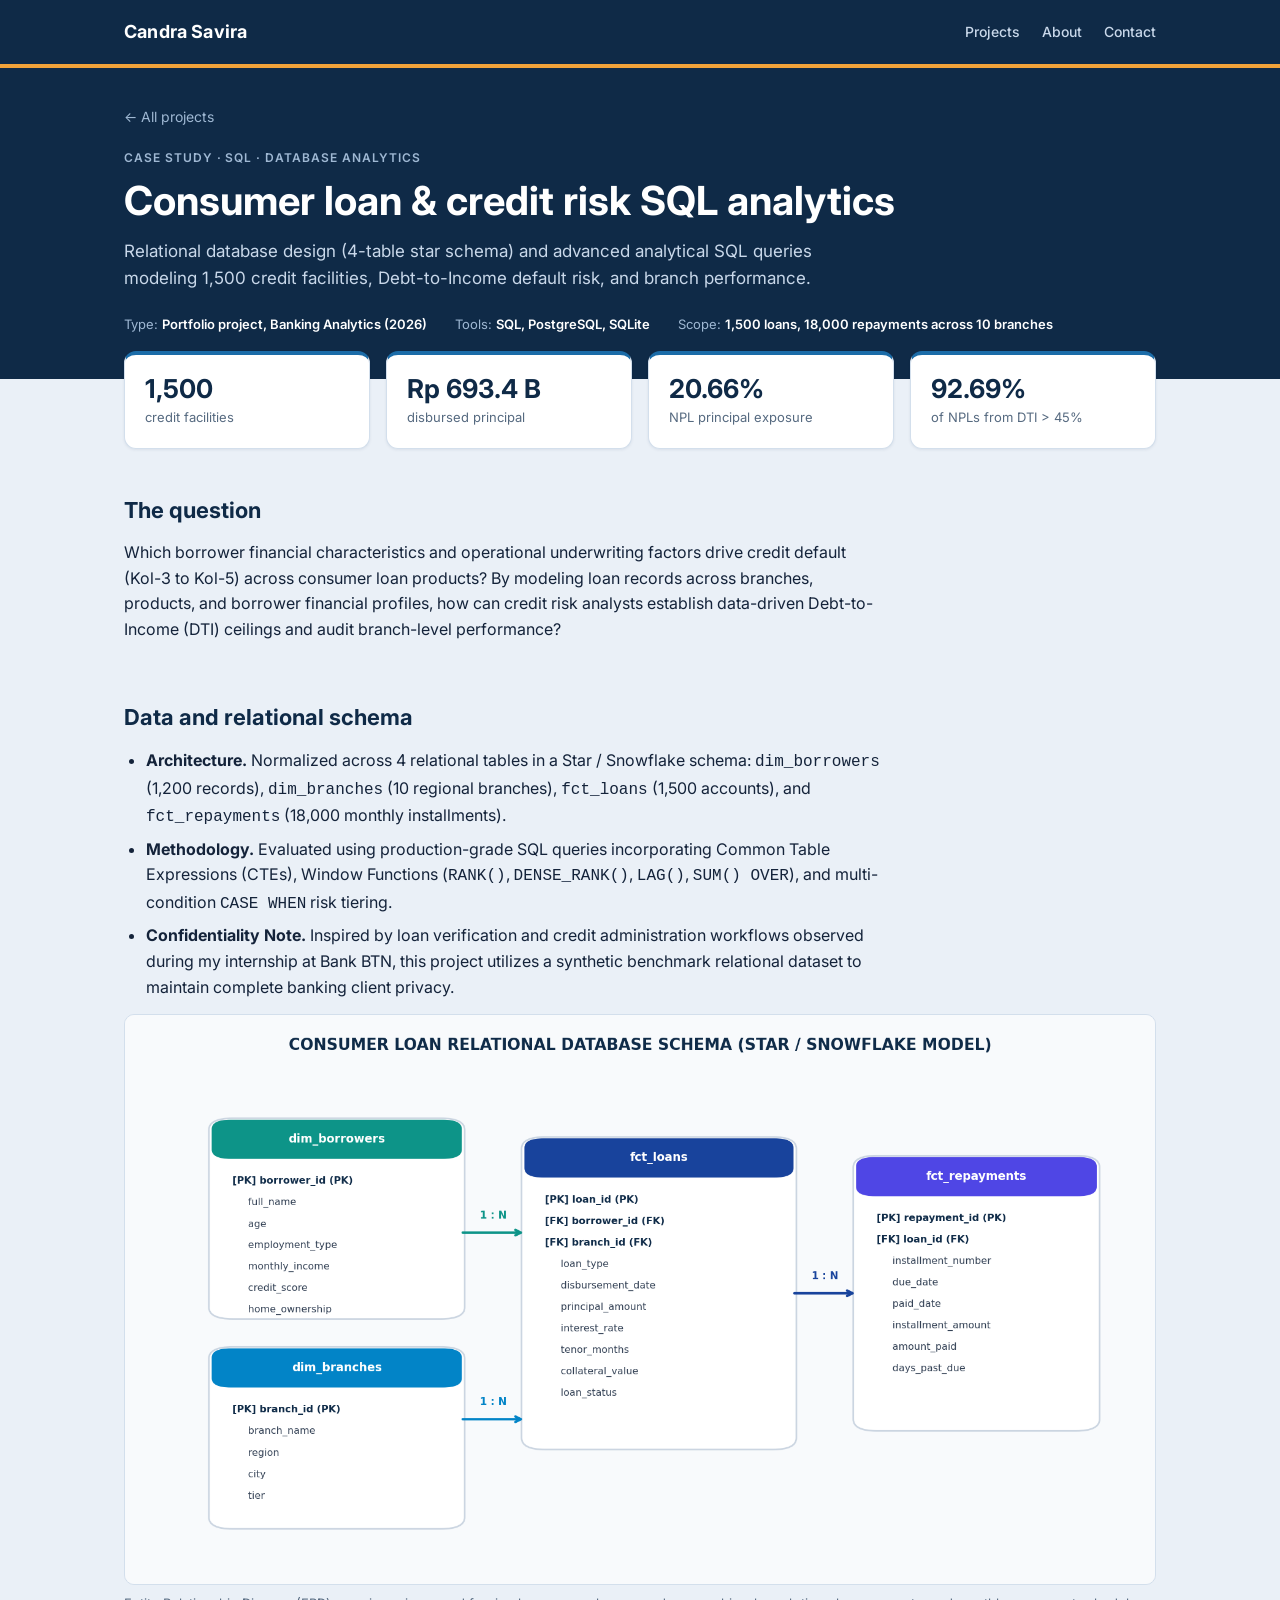
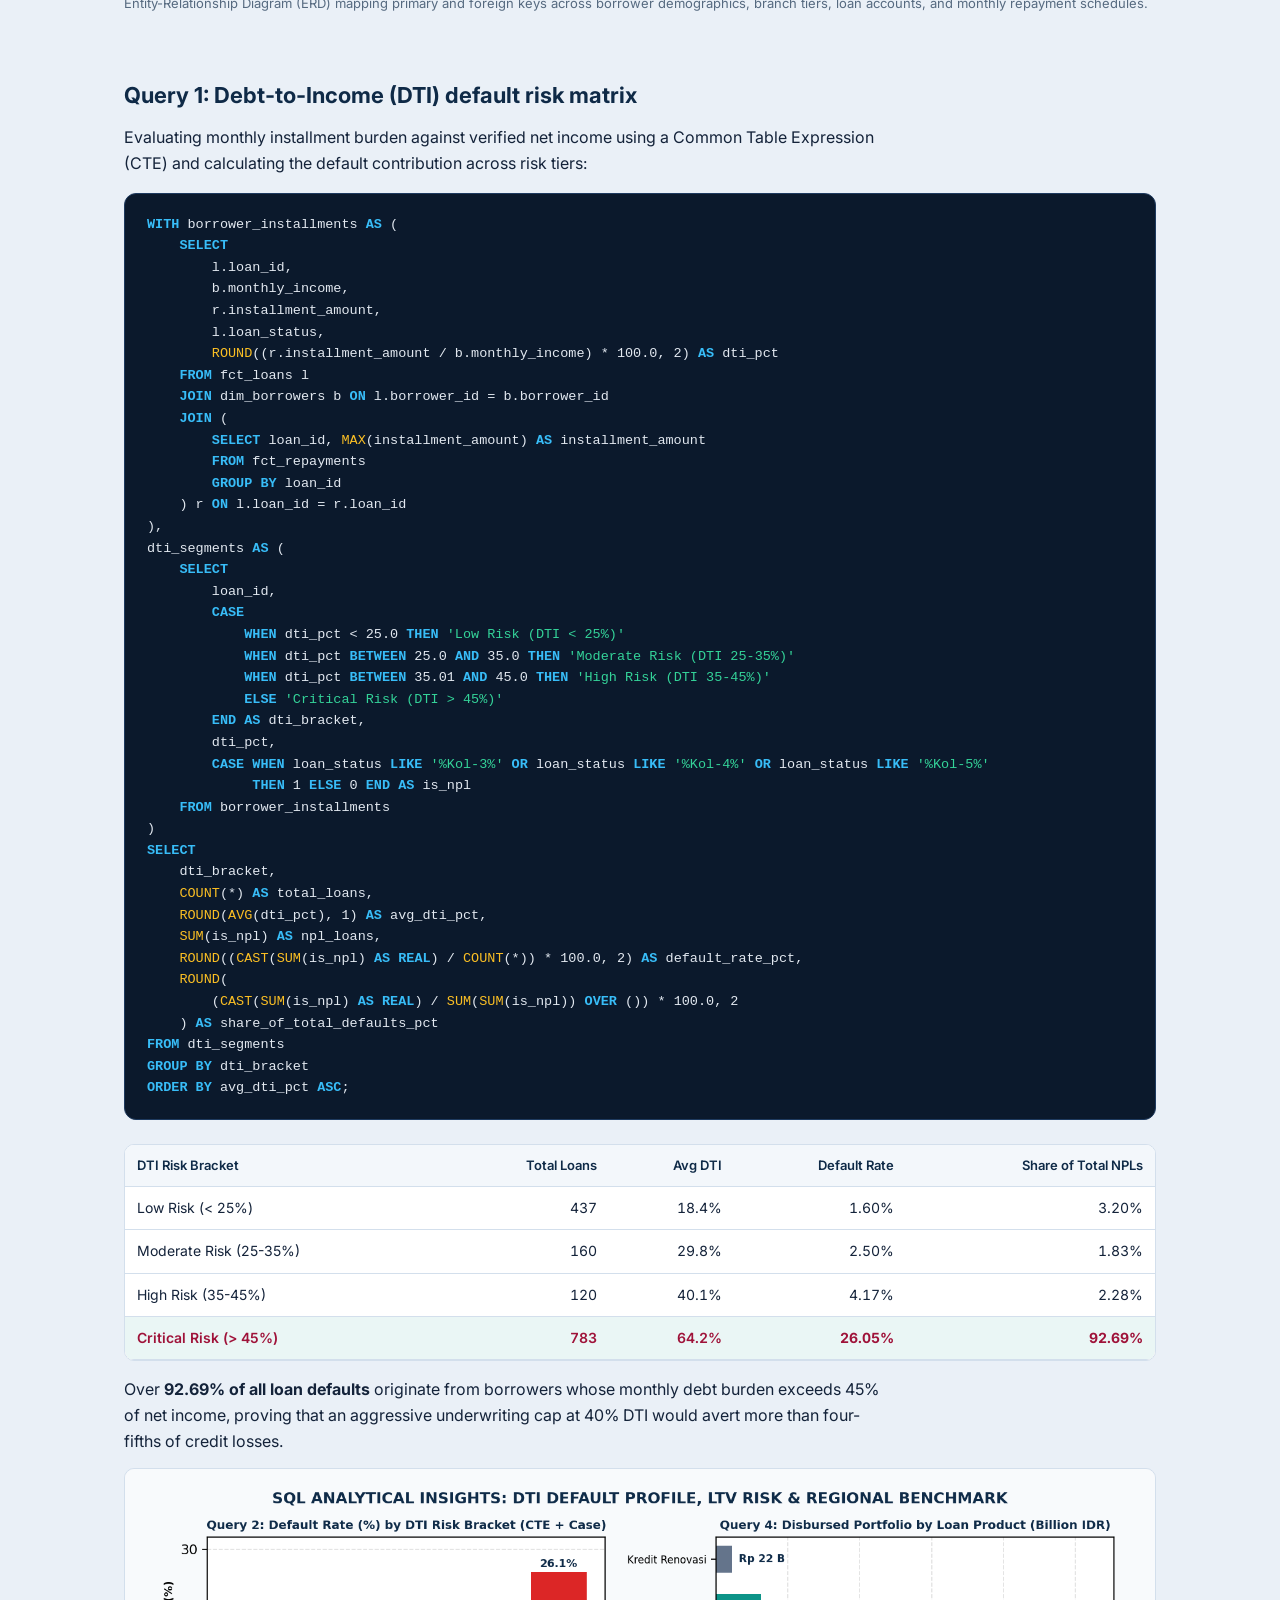
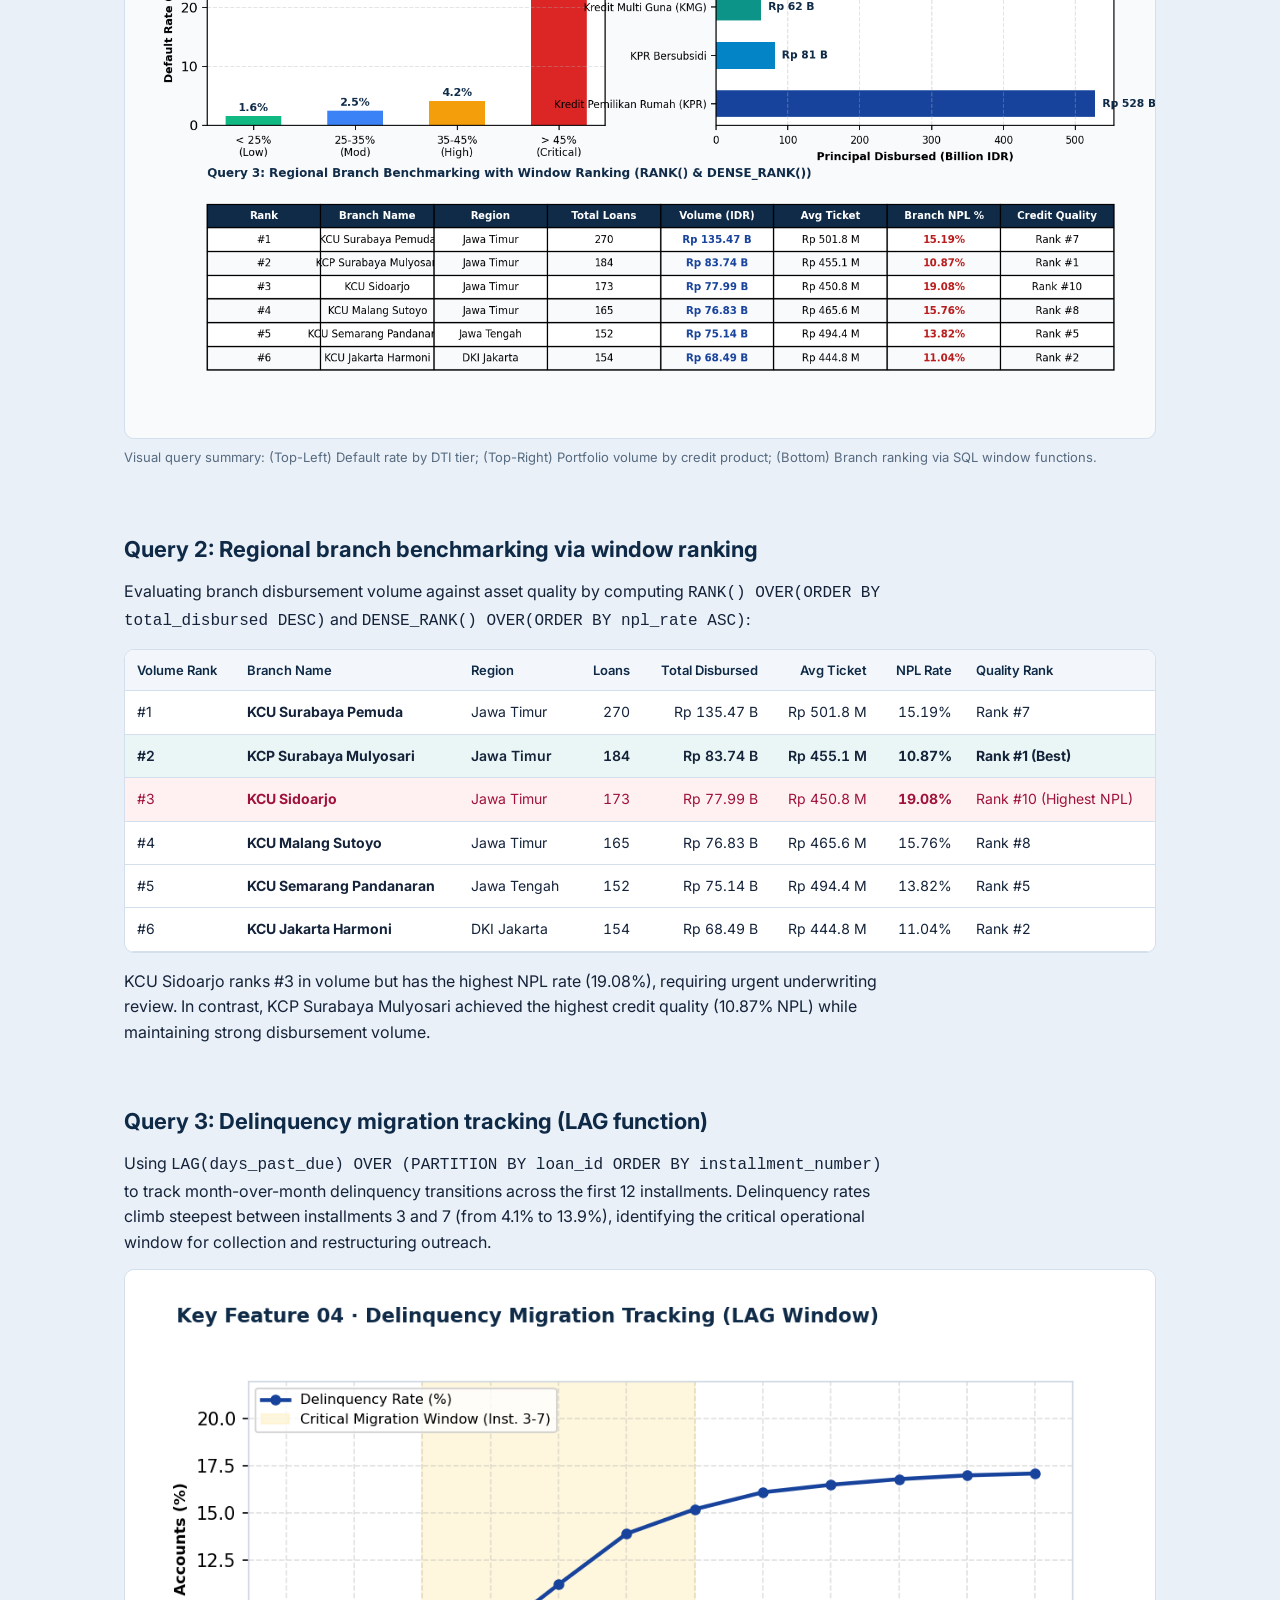
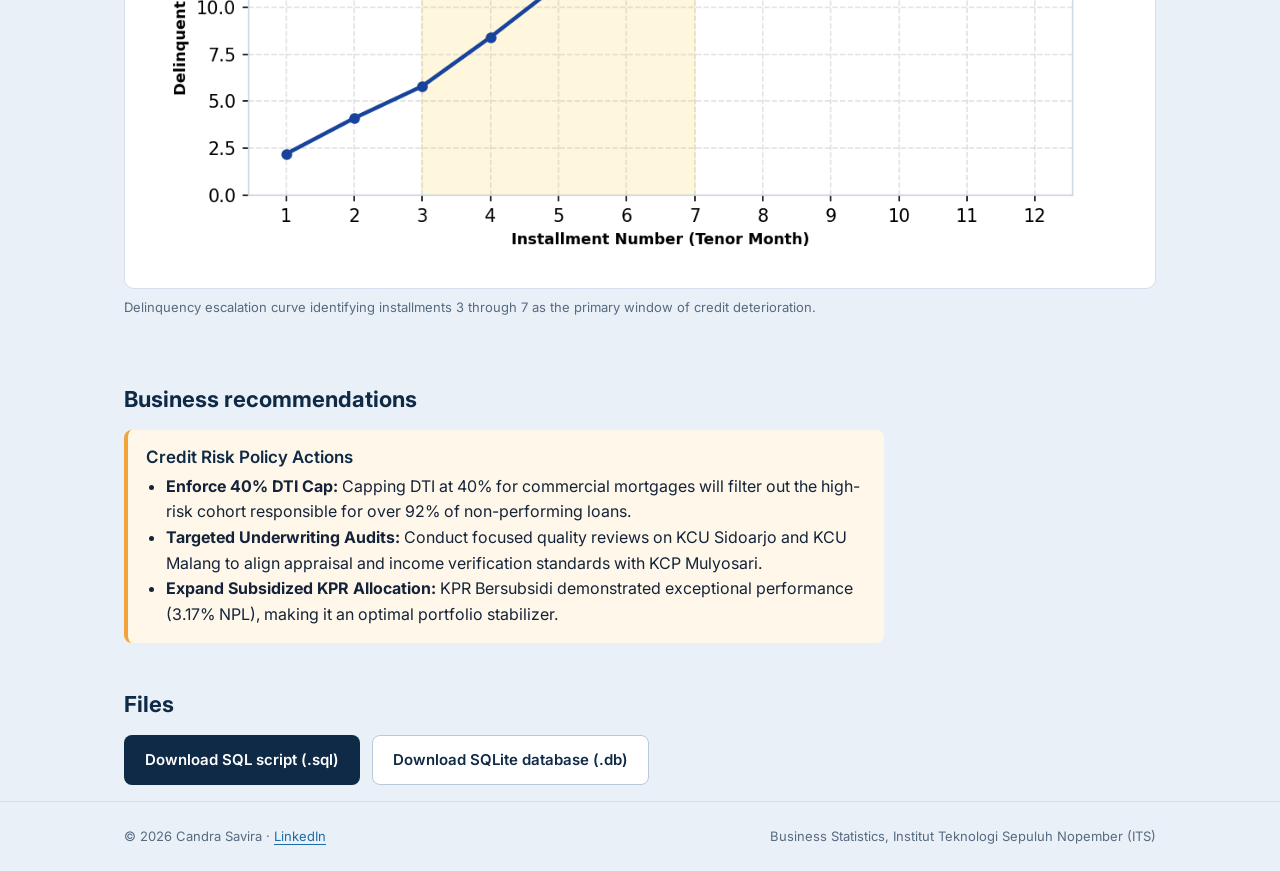
==== commit c3b9c653: "Update index.html" ====
--- a/projects/consumer-loan-sql/index.html
+++ b/projects/consumer-loan-sql/index.html
@@ -3,117 +3,125 @@
 <head>
 <meta charset="utf-8">
 <meta name="viewport" content="width=device-width, initial-scale=1">
-<title>Candra Savira | Data analysis and forecasting portfolio</title>
-<meta name="description" content="Portfolio of Candra Savira, Business Statistics student at ITS: Power BI dashboards, time-series forecasting and machine learning projects.">
-<meta property="og:title" content="Candra Savira | Data analysis and forecasting portfolio">
-<meta property="og:description" content="Portfolio of Candra Savira, Business Statistics student at ITS: Power BI dashboards, time-series forecasting and machine learning projects.">
+<title>Consumer loan &amp; credit risk SQL analytics | Candra Savira</title>
+<meta name="description" content="Portfolio project: Relational database design and analytical SQL queries evaluating 1,500 credit facilities, DTI default risk profiles, and branch performance.">
+<meta property="og:title" content="Consumer loan &amp; credit risk SQL analytics | Candra Savira">
+<meta property="og:description" content="Portfolio project: Relational database design and analytical SQL queries evaluating 1,500 credit facilities, DTI default risk profiles, and branch performance.">
 <meta property="og:type" content="website">
 <meta name="theme-color" content="#0F2A47">
 <link rel="icon" href="data:image/svg+xml,%3Csvg xmlns='http://www.w3.org/2000/svg' viewBox='0 0 32 32'%3E%3Crect width='32' height='32' rx='7' fill='%230F2A47'/%3E%3Crect x='7' y='17' width='4' height='8' fill='%23F2A33A'/%3E%3Crect x='14' y='11' width='4' height='14' fill='%2314A098'/%3E%3Crect x='21' y='6' width='4' height='19' fill='%231B6CA8'/%3E%3C/svg%3E">
 <link rel="preconnect" href="https://fonts.googleapis.com">
 <link rel="preconnect" href="https://fonts.gstatic.com" crossorigin>
 <link href="https://fonts.googleapis.com/css2?family=Inter:wght@400;500;600;700&amp;display=swap" rel="stylesheet">
-<link rel="stylesheet" href="assets/css/style.css">
+<link rel="stylesheet" href="../../assets/css/style.css">
+<style>
+.code-block {
+  background: #0B192C;
+  color: #E2E8F0;
+  border-radius: var(--radius);
+  padding: 20px 22px;
+  overflow-x: auto;
+  font-family: 'Fira Code', 'Consolas', 'Courier New', monospace;
+  font-size: 13.5px;
+  line-height: 1.6;
+  border: 1px solid #1E3A5F;
+  margin: 16px 0 24px;
+}
+.code-block pre { margin: 0; }
+.kw { color: #38BDF8; font-weight: 600; }
+.fn { color: #FBBF24; }
+.str { color: #34D399; }
+.cm { color: #64748B; font-style: italic; }
+</style>
 </head>
 <body>
 <header class="site-header"><div class="wrap">
-<a class="brand" href="index.html">Candra Savira</a>
-<nav class="nav" aria-label="Main"><a href="index.html#projects">Projects</a><a href="index.html#about">About</a><a href="index.html#contact">Contact</a></nav>
+<a class="brand" href="../../index.html">Candra Savira</a>
+<nav class="nav" aria-label="Main"><a href="../../index.html#projects">Projects</a><a href="../../index.html#about">About</a><a href="../../index.html#contact">Contact</a></nav>
 </div></header>
 
-<div class="hero"><div class="wrap hero-grid">
-<div>
-<div class="kicker">Business Statistics &middot; Institut Teknologi Sepuluh Nopember (ITS), Surabaya</div>
-<h1>I turn messy data into clear business questions and answers.</h1>
-<p>I build dashboards and forecasting analyses with Power BI, Python and Excel. Below is my featured project, followed by coursework in time series and machine learning.</p>
-<div class="btns">
-<a class="btn btn-primary" href="projects/ev-charging/index.html">View featured project</a>
-<a class="btn btn-ghost" href="assets/files/Candra_Savira_CV.pdf" download>Download CV</a>
-</div>
-</div>
-<figure class="portrait"><img src="assets/images/candra.jpg" alt="Candra Savira presenting at a conference podium" width="720" height="806"><figcaption>Presenting at BASIC 2026</figcaption></figure>
+<div class="phead"><div class="wrap">
+<a class="back" href="../../index.html#projects">&larr; All projects</a>
+<div class="kicker">Case study &middot; SQL &middot; Database Analytics</div>
+<h1>Consumer loan &amp; credit risk SQL analytics</h1>
+<p>Relational database design (4-table star schema) and advanced analytical SQL queries modeling 1,500 credit facilities, Debt-to-Income default risk, and branch performance.</p>
+<div class="meta"><span>Type: <b>Portfolio project, Banking Analytics (2026)</b></span><span>Tools: <b>SQL, PostgreSQL, SQLite</b></span><span>Scope: <b>1,500 loans, 18,000 repayments across 10 branches</b></span></div>
 </div></div>
 
-<section id="projects"><div class="wrap">
-<div class="card featured">
-<div>
-<div class="eyebrow">Featured project</div>
-<h2>EV Charging Stations in Indonesia</h2>
-<p>A 4-page Power BI dashboard and a short analysis of 3,028 public charging stations: where they are, who runs them, and how fast they charge.</p>
-<div class="stats">
-<div class="stat"><b>3,028</b><span>stations analyzed</span></div>
-<div class="stat"><b>68.1%</b><span>located in Java</span></div>
-<div class="stat alt"><b>0.0%</b><span>ultra-rapid in Maluku and Papua</span></div>
-</div>
-<ul class="tags"><li>Power BI</li><li>DAX</li><li>Python</li><li>Excel</li></ul>
-<a class="btn btn-solid" href="projects/ev-charging/index.html">Read the case study</a>
-</div>
-<div class="preview">
-<h3>Stations by province, top 5</h3>
-<div class="bar"><span>DKI Jakarta</span><i><b style="width:100.0%"></b></i><span>731</span></div><div class="bar"><span>Jawa Barat</span><i><b style="width:73.6%"></b></i><span>538</span></div><div class="bar"><span>Banten</span><i><b style="width:40.4%"></b></i><span>295</span></div><div class="bar"><span>Jawa Timur</span><i><b style="width:33.5%"></b></i><span>245</span></div><div class="bar"><span>Jawa Tengah</span><i><b style="width:30.1%"></b></i><span>220</span></div>
-<small>Five provinces hold 67.0% of all stations.</small>
-</div>
-</div>
+<div class="wrap"><div class="statrow"><div class="card"><b>1,500</b><span>credit facilities</span></div><div class="card"><b>Rp 693.4 B</b><span>disbursed principal</span></div><div class="card"><b>20.66%</b><span>NPL principal exposure</span></div><div class="card"><b>92.69%</b><span>of NPLs from DTI &gt; 45%</span></div></div></div>
+
+<div class="pbody">
+
+<section><div class="wrap"><h2>The question</h2><div class="prose"><p>Which borrower financial characteristics and operational underwriting factors drive credit default (Kol-3 to Kol-5) across consumer loan products? By modeling loan records across branches, products, and borrower financial profiles, how can credit risk analysts establish data-driven Debt-to-Income (DTI) ceilings and audit branch-level performance?</p></div></div></section>
+
+<section><div class="wrap"><h2>Data and relational schema</h2><div class="prose"><ul><li><b>Architecture.</b> Normalized across 4 relational tables in a Star / Snowflake schema: <code>dim_borrowers</code> (1,200 records), <code>dim_branches</code> (10 regional branches), <code>fct_loans</code> (1,500 accounts), and <code>fct_repayments</code> (18,000 monthly installments).</li><li><b>Methodology.</b> Evaluated using production-grade SQL queries incorporating Common Table Expressions (CTEs), Window Functions (<code>RANK()</code>, <code>DENSE_RANK()</code>, <code>LAG()</code>, <code>SUM() OVER</code>), and multi-condition <code>CASE WHEN</code> risk tiering.</li><li><b>Confidentiality Note.</b> Inspired by loan verification and credit administration workflows observed during my internship at Bank BTN, this project utilizes a synthetic benchmark relational dataset to maintain complete banking client privacy.</li></ul></div>
+<figure><img src="../../assets/images/sql-loan-erd.png" alt="Entity Relationship Diagram of the 4-table consumer loan database" loading="lazy"><figcaption>Entity-Relationship Diagram (ERD) mapping primary and foreign keys across borrower demographics, branch tiers, loan accounts, and monthly repayment schedules.</figcaption></figure>
 </div></section>
 
-<section><div class="wrap">
-<h2>More work</h2>
-<p class="lead">Coursework projects in time series and machine learning. Each page explains the question, the method and the result, with the report to download.</p>
-<div class="grid"><a class="card pcard" href="projects/consumer-loan-sql/index.html">
-<div class="eyebrow">SQL · Relational Database · Banking</div><h3>Consumer loan &amp; credit risk SQL analytics</h3><p>Relational database design (4-table star schema) and advanced analytical SQL queries (CTEs, Window Functions, multi-table JOINs) evaluating 1,500 credit facilities across 10 branch networks.</p><div class="num">1,500 loans &middot; 18k repayments &middot; CTE &amp; Window Functions</div><span class="more">Read the case study &rarr;</span></a><a class="card pcard" href="projects/usd-idr-volatility/index.html">
-<div class="eyebrow">Time-series forecasting · Deep learning</div><h3>Forecasting USD/IDR volatility with LSTM, GRU and CNN</h3><p>Group project: ten years of daily exchange rates, three neural networks, and a Streamlit dashboard that forecasts the next 30 business days.</p><div class="num">Test RMSE 2.35 &times; 10<sup>&minus;5</sup> (LSTM, best of three)</div><span class="more">Read the case study &rarr;</span></a><a class="card pcard" href="projects/ftse-arima-portfolio/index.html">
-<div class="eyebrow">Time-series forecasting · Investments</div><h3>ARIMA forecasts for an optimal FTSE All-World portfolio</h3><p>Six stocks picked by a CAPM-optimal portfolio, each modeled with its best ARIMA to check whether the portfolio weights still hold.</p><div class="num">6 stocks &middot; 405 trading days &middot; AICc model selection</div><span class="more">Read the case study &rarr;</span></a><a class="card pcard" href="projects/breast-cancer-knn/index.html">
-<div class="eyebrow">Machine learning · Classification</div><h3>Breast cancer diagnosis with K-Nearest Neighbor</h3><p>Benign versus malignant classification on the Wisconsin dataset, with the choice of K tested from 1 to 20.</p><div class="num">95.61% test accuracy at K = 3</div><span class="more">Read the case study &rarr;</span></a><a class="card pcard" href="projects/sonar-svm-knn/index.html">
-<div class="eyebrow">Machine learning · Hyperparameter tuning</div><h3>Sonar mines vs rocks: SVM and KNN, tuned two ways</h3><p>Two classifiers, two optimizers (Bayesian and genetic) and two train-test splits, compared on 208 sonar signals.</p><div class="num">Best test accuracy 92.86%</div><span class="more">Read the case study &rarr;</span></a></div>
+<section><div class="wrap"><h2>Query 1: Debt-to-Income (DTI) default risk matrix</h2><div class="prose"><p>Evaluating monthly installment burden against verified net income using a Common Table Expression (CTE) and calculating the default contribution across risk tiers:</p></div>
+<div class="code-block"><pre><span class="kw">WITH</span> borrower_installments <span class="kw">AS</span> (
+    <span class="kw">SELECT</span> 
+        l.loan_id,
+        b.monthly_income,
+        r.installment_amount,
+        l.loan_status,
+        <span class="fn">ROUND</span>((r.installment_amount / b.monthly_income) * 100.0, 2) <span class="kw">AS</span> dti_pct
+    <span class="kw">FROM</span> fct_loans l
+    <span class="kw">JOIN</span> dim_borrowers b <span class="kw">ON</span> l.borrower_id = b.borrower_id
+    <span class="kw">JOIN</span> (
+        <span class="kw">SELECT</span> loan_id, <span class="fn">MAX</span>(installment_amount) <span class="kw">AS</span> installment_amount 
+        <span class="kw">FROM</span> fct_repayments 
+        <span class="kw">GROUP BY</span> loan_id
+    ) r <span class="kw">ON</span> l.loan_id = r.loan_id
+),
+dti_segments <span class="kw">AS</span> (
+    <span class="kw">SELECT</span> 
+        loan_id,
+        <span class="kw">CASE</span> 
+            <span class="kw">WHEN</span> dti_pct &lt; 25.0 <span class="kw">THEN</span> <span class="str">'Low Risk (DTI &lt; 25%)'</span>
+            <span class="kw">WHEN</span> dti_pct <span class="kw">BETWEEN</span> 25.0 <span class="kw">AND</span> 35.0 <span class="kw">THEN</span> <span class="str">'Moderate Risk (DTI 25-35%)'</span>
+            <span class="kw">WHEN</span> dti_pct <span class="kw">BETWEEN</span> 35.01 <span class="kw">AND</span> 45.0 <span class="kw">THEN</span> <span class="str">'High Risk (DTI 35-45%)'</span>
+            <span class="kw">ELSE</span> <span class="str">'Critical Risk (DTI &gt; 45%)'</span>
+        <span class="kw">END AS</span> dti_bracket,
+        dti_pct,
+        <span class="kw">CASE WHEN</span> loan_status <span class="kw">LIKE</span> <span class="str">'%Kol-3%'</span> <span class="kw">OR</span> loan_status <span class="kw">LIKE</span> <span class="str">'%Kol-4%'</span> <span class="kw">OR</span> loan_status <span class="kw">LIKE</span> <span class="str">'%Kol-5%'</span> 
+             <span class="kw">THEN</span> 1 <span class="kw">ELSE</span> 0 <span class="kw">END AS</span> is_npl
+    <span class="kw">FROM</span> borrower_installments
+)
+<span class="kw">SELECT</span> 
+    dti_bracket,
+    <span class="fn">COUNT</span>(*) <span class="kw">AS</span> total_loans,
+    <span class="fn">ROUND</span>(<span class="fn">AVG</span>(dti_pct), 1) <span class="kw">AS</span> avg_dti_pct,
+    <span class="fn">SUM</span>(is_npl) <span class="kw">AS</span> npl_loans,
+    <span class="fn">ROUND</span>((<span class="fn">CAST</span>(<span class="fn">SUM</span>(is_npl) <span class="kw">AS REAL</span>) / <span class="fn">COUNT</span>(*)) * 100.0, 2) <span class="kw">AS</span> default_rate_pct,
+    <span class="fn">ROUND</span>(
+        (<span class="fn">CAST</span>(<span class="fn">SUM</span>(is_npl) <span class="kw">AS REAL</span>) / <span class="fn">SUM</span>(<span class="fn">SUM</span>(is_npl)) <span class="kw">OVER</span> ()) * 100.0, 2
+    ) <span class="kw">AS</span> share_of_total_defaults_pct
+<span class="kw">FROM</span> dti_segments
+<span class="kw">GROUP BY</span> dti_bracket
+<span class="kw">ORDER BY</span> avg_dti_pct <span class="kw">ASC</span>;</pre></div>
+
+<div class="tablewrap"><table><thead><tr><th>DTI Risk Bracket</th><th class="n">Total Loans</th><th class="n">Avg DTI</th><th class="n">Default Rate</th><th class="n">Share of Total NPLs</th></tr></thead><tbody><tr><td>Low Risk (&lt; 25%)</td><td class="n">437</td><td class="n">18.4%</td><td class="n">1.60%</td><td class="n">3.20%</td></tr><tr><td>Moderate Risk (25-35%)</td><td class="n">160</td><td class="n">29.8%</td><td class="n">2.50%</td><td class="n">1.83%</td></tr><tr><td>High Risk (35-45%)</td><td class="n">120</td><td class="n">40.1%</td><td class="n">4.17%</td><td class="n">2.28%</td></tr><tr class="best" style="background:#FFF1F2; color:#9F1239;"><td>Critical Risk (&gt; 45%)</td><td class="n">783</td><td class="n">64.2%</td><td class="n"><b>26.05%</b></td><td class="n"><b>92.69%</b></td></tr></tbody></table></div>
+<div class="prose" style="margin-top:16px"><p>Over <b>92.69% of all loan defaults</b> originate from borrowers whose monthly debt burden exceeds 45% of net income, proving that an aggressive underwriting cap at 40% DTI would avert more than four-fifths of credit losses.</p></div>
+<figure><img src="../../assets/images/sql-analytics-results.png" alt="Analytical chart of DTI default rate, loan product disbursement volume, and branch ranking table" loading="lazy"><figcaption>Visual query summary: (Top-Left) Default rate by DTI tier; (Top-Right) Portfolio volume by credit product; (Bottom) Branch ranking via SQL window functions.</figcaption></figure>
 </div></section>
 
-<section id="about"><div class="wrap">
-<h2>About</h2>
-<div class="two">
-<div class="card prose">
-<p>I am a Business Statistics student at ITS, expected to graduate in 2027. I like the part of analysis where a pile of rows becomes something a team can act on: a clean dataset, a clear chart, and an honest note on what the data cannot say.</p>
-<p>I also work as a teaching assistant for Data Exploration and Visualization, preparing hands-on dashboard material in Excel, Power BI, Looker Studio, Tableau, R Shiny and Streamlit.</p>
-<h3 style="margin-top:20px">Tools</h3>
-<ul class="tools">
-<li><img src="assets/icons/sql.svg" alt="" width="32" height="32"><span>SQL / DB</span></li>
-<li><img src="assets/icons/excel.svg" alt="" width="32" height="32"><span>Excel</span></li>
-<li><img src="assets/icons/powerbi.svg" alt="" width="32" height="32"><span>Power BI</span></li>
-<li><img src="assets/icons/python.svg" alt="" width="32" height="32"><span>Python</span></li>
-<li><img src="assets/icons/r.svg" alt="" width="32" height="32"><span>R</span></li>
-<li><img src="assets/icons/spss.svg" alt="" width="32" height="32"><span>SPSS</span></li>
-<li><img src="assets/icons/tableau.svg" alt="" width="32" height="32"><span>Tableau</span></li>
-<li><img src="assets/icons/streamlit.svg" alt="" width="32" height="32"><span>Streamlit</span></li>
-<li><img src="assets/icons/jupyter.svg" alt="" width="32" height="32"><span>Jupyter</span></li>
-<li><img src="assets/icons/colab.svg" alt="" width="32" height="32"><span>Google Colab</span></li>
-</ul>
-<h3 style="margin-top:20px">Methods</h3>
-<p class="mgroup">Business intelligence</p>
-<ul class="chips"><li>SQL querying</li><li>Relational database design</li><li>DAX</li><li>Power Query</li><li>Looker Studio</li><li>Dashboard design</li><li>Data cleaning and validation</li></ul>
-<p class="mgroup">Statistics</p>
-<ul class="chips"><li>Descriptive statistics</li><li>Hypothesis testing</li><li>Regression analysis</li><li>Time series (ARIMA, ADF test)</li><li>Portfolio analysis (CAPM, APT, Sharpe ratio)</li></ul>
-<p class="mgroup">Machine learning</p>
-<ul class="chips"><li>Classification (KNN, SVM)</li><li>Hyperparameter tuning (Bayesian optimization, genetic algorithm)</li><li>Model evaluation (accuracy, confusion matrix)</li><li>pandas, NumPy, scikit-learn</li></ul>
-</div>
-<div class="card">
-<h3>Experience and recognition</h3>
-<ul class="list">
-<li><b>Teaching Assistant, Data Exploration and Visualization</b><span>ITS &middot; Aug 2026 to present</span></li>
-<li><b>Head of Research</b><span>Kelompok Studi Pasar Modal (KSPM) ITS &middot; Jan to Jul 2026</span></li>
-<li><b>Oral Presenter</b><span>14th Basic and Applied Science International Conference (BASIC 2026) &middot; Oct 2026</span></li>
-<li><b>Best Participant</b><span>International Mobility Programme, Universiti Sains Malaysia &middot; Aug 2026</span></li>
-<li><b>Treasurer</b><span>IEEE Student Branch ITS &middot; Mar 2024 to Feb 2025</span></li>
-<li><b>Consumer Loan Intern</b><span>PT Bank Tabungan Negara (Persero) Tbk &middot; Jan to Mar 2025</span></li>
-</ul>
-</div>
-</div>
+<section><div class="wrap"><h2>Query 2: Regional branch benchmarking via window ranking</h2><div class="prose"><p>Evaluating branch disbursement volume against asset quality by computing <code>RANK() OVER(ORDER BY total_disbursed DESC)</code> and <code>DENSE_RANK() OVER(ORDER BY npl_rate ASC)</code>:</p></div>
+<div class="tablewrap"><table><thead><tr><th>Volume Rank</th><th>Branch Name</th><th>Region</th><th class="n">Loans</th><th class="n">Total Disbursed</th><th class="n">Avg Ticket</th><th class="n">NPL Rate</th><th>Quality Rank</th></tr></thead><tbody><tr><td>#1</td><td><b>KCU Surabaya Pemuda</b></td><td>Jawa Timur</td><td class="n">270</td><td class="n">Rp 135.47 B</td><td class="n">Rp 501.8 M</td><td class="n">15.19%</td><td>Rank #7</td></tr><tr class="best"><td>#2</td><td><b>KCP Surabaya Mulyosari</b></td><td>Jawa Timur</td><td class="n">184</td><td class="n">Rp 83.74 B</td><td class="n">Rp 455.1 M</td><td class="n"><b>10.87%</b></td><td><b>Rank #1 (Best)</b></td></tr><tr style="background:#FFF1F2; color:#9F1239;"><td>#3</td><td><b>KCU Sidoarjo</b></td><td>Jawa Timur</td><td class="n">173</td><td class="n">Rp 77.99 B</td><td class="n">Rp 450.8 M</td><td class="n"><b>19.08%</b></td><td>Rank #10 (Highest NPL)</td></tr><tr><td>#4</td><td><b>KCU Malang Sutoyo</b></td><td>Jawa Timur</td><td class="n">165</td><td class="n">Rp 76.83 B</td><td class="n">Rp 465.6 M</td><td class="n">15.76%</td><td>Rank #8</td></tr><tr><td>#5</td><td><b>KCU Semarang Pandanaran</b></td><td>Jawa Tengah</td><td class="n">152</td><td class="n">Rp 75.14 B</td><td class="n">Rp 494.4 M</td><td class="n">13.82%</td><td>Rank #5</td></tr><tr><td>#6</td><td><b>KCU Jakarta Harmoni</b></td><td>DKI Jakarta</td><td class="n">154</td><td class="n">Rp 68.49 B</td><td class="n">Rp 444.8 M</td><td class="n">11.04%</td><td>Rank #2</td></tr></tbody></table></div>
+<div class="prose" style="margin-top:16px"><p>KCU Sidoarjo ranks #3 in volume but has the highest NPL rate (19.08%), requiring urgent underwriting review. In contrast, KCP Surabaya Mulyosari achieved the highest credit quality (10.87% NPL) while maintaining strong disbursement volume.</p></div>
 </div></section>
 
-<div class="wrap" id="contact"><div class="contact">
-<div><h2>Let's talk</h2><p>Open to internships in business development, data analysis and reporting. <a class="mail" href="mailto:tirayucandra1@gmail.com">tirayucandra1@gmail.com</a></p></div>
-<div class="btns" style="margin-top:0"><a class="btn btn-ghost" href="https://www.linkedin.com/in/candra-savira-8b4373289/" target="_blank" rel="noopener">LinkedIn</a><a class="btn btn-primary" href="assets/files/Candra_Savira_CV.pdf" download>Download CV (PDF)</a></div>
-</div></div>
+<section><div class="wrap"><h2>Query 3: Delinquency migration tracking (LAG function)</h2><div class="prose"><p>Using <code>LAG(days_past_due) OVER (PARTITION BY loan_id ORDER BY installment_number)</code> to track month-over-month delinquency transitions across the first 12 installments. Delinquency rates climb steepest between installments 3 and 7 (from 4.1% to 13.9%), identifying the critical operational window for collection and restructuring outreach.</p></div>
+<figure><img src="../../assets/images/sql-migration.png" alt="Delinquency migration rate curve across 12 installment months" loading="lazy"><figcaption>Delinquency escalation curve identifying installments 3 through 7 as the primary window of credit deterioration.</figcaption></figure>
+</div></section>
+
+<section><div class="wrap"><h2>Business recommendations</h2><div class="callout"><h3>Credit Risk Policy Actions</h3><ul><li><b>Enforce 40% DTI Cap:</b> Capping DTI at 40% for commercial mortgages will filter out the high-risk cohort responsible for over 92% of non-performing loans.</li><li><b>Targeted Underwriting Audits:</b> Conduct focused quality reviews on KCU Sidoarjo and KCU Malang to align appraisal and income verification standards with KCP Mulyosari.</li><li><b>Expand Subsidized KPR Allocation:</b> KPR Bersubsidi demonstrated exceptional performance (3.17% NPL), making it an optimal portfolio stabilizer.</li></ul></div></div></section>
+
+<section><div class="wrap"><h2>Files</h2><div class="files"><a class="btn btn-solid" href="../../assets/files/consumer_loan_analytics.sql" download>Download SQL script (.sql)</a><a class="btn btn-line" href="../../assets/files/consumer_loan.db" download>Download SQLite database (.db)</a></div></div></section>
+
+</div>
 
 <footer><div class="wrap"><span>&copy; 2026 Candra Savira &middot; <a href="https://www.linkedin.com/in/candra-savira-8b4373289/" target="_blank" rel="noopener">LinkedIn</a></span><span>Business Statistics, Institut Teknologi Sepuluh Nopember (ITS)</span></div></footer>
-<script src="assets/site.js"></script>
+<script src="../../assets/site.js"></script>
 </body>
 </html>
--- a/assets/css/style.css
+++ b/assets/css/style.css
@@ -0,0 +1,167 @@
+:root{
+  --navy:#0F2A47; --blue:#1B6CA8; --teal:#14A098; --amber:#F2A33A; --coral:#E5533D;
+  --ink:#14233A; --muted:#566A80; --line:#D3DFEC; --bg:#EAF0F7; --card:#FFFFFF; --soft:#F3F7FB;
+  --radius:12px;
+}
+*{box-sizing:border-box}
+html{scroll-behavior:smooth}
+body{margin:0;background:var(--bg);color:var(--ink);font-family:'Inter',system-ui,-apple-system,'Segoe UI',sans-serif;font-size:16px;line-height:1.6;-webkit-font-smoothing:antialiased}
+a{color:var(--blue);text-underline-offset:3px}
+a:hover{color:var(--navy)}
+img{max-width:100%;height:auto;display:block}
+.wrap{max-width:1080px;margin:0 auto;padding:0 24px}
+
+/* header */
+.site-header{background:var(--navy);border-bottom:4px solid var(--amber);position:sticky;top:0;z-index:20}
+.site-header .wrap{display:flex;align-items:center;justify-content:space-between;gap:16px;min-height:64px;flex-wrap:wrap}
+.brand{color:#fff;font-weight:700;font-size:18px;text-decoration:none;letter-spacing:.01em}
+.brand:hover{color:#fff}
+.nav{display:flex;gap:22px;flex-wrap:wrap}
+.nav a{color:#C9D8EA;text-decoration:none;font-size:14px;font-weight:500;padding:6px 0}
+.nav a:hover,.nav a[aria-current]{color:#fff}
+
+/* hero */
+.hero{background:var(--navy);color:#fff;padding:56px 0 64px}
+.kicker{font-size:12px;font-weight:600;letter-spacing:.08em;text-transform:uppercase;color:#9FB8D3}
+.hero h1{margin:14px 0 0;font-size:clamp(30px,5vw,46px);line-height:1.12;font-weight:700;max-width:760px}
+.hero p{margin:18px 0 0;font-size:18px;color:#C9D8EA;max-width:640px}
+.btns{display:flex;flex-wrap:wrap;gap:12px;margin-top:28px}
+.btn{display:inline-block;font-weight:600;font-size:15px;text-decoration:none;padding:12px 20px;border-radius:8px;border:1px solid transparent;transition:transform .12s ease}
+.btn:hover{transform:translateY(-1px)}
+.btn-primary{background:var(--amber);color:var(--navy)}
+.btn-primary:hover{color:var(--navy)}
+.btn-ghost{background:transparent;color:#fff;border-color:#4A6A8C}
+.btn-ghost:hover{color:#fff;border-color:#fff}
+.btn-solid{background:var(--navy);color:#fff}
+.btn-solid:hover{color:#fff;background:var(--blue)}
+.btn-line{background:#fff;color:var(--navy);border-color:#B9C9DB}
+.btn-line:hover{border-color:var(--navy);color:var(--navy)}
+
+/* sections */
+section{padding:48px 0 0}
+h2{margin:0 0 16px;font-size:22px;line-height:1.25;font-weight:700;color:var(--navy)}
+h3{margin:0 0 8px;font-size:17px;line-height:1.3;font-weight:600;color:var(--navy)}
+.lead{color:var(--muted);max-width:720px;margin:0 0 20px}
+.card{background:var(--card);border:1px solid var(--line);border-radius:var(--radius);padding:24px;box-shadow:0 1px 3px rgba(15,42,71,.08)}
+
+/* featured */
+.featured{display:grid;grid-template-columns:minmax(0,1fr) minmax(0,1fr);gap:32px;border-top:4px solid var(--blue)}
+.eyebrow{font-size:12px;font-weight:600;letter-spacing:.08em;text-transform:uppercase;color:var(--coral)}
+.featured h2{font-size:28px;margin-top:8px}
+.stats{display:flex;flex-wrap:wrap;gap:20px;margin:18px 0}
+.stat b{display:block;font-size:28px;line-height:1.15;color:var(--blue)}
+.stat.alt b{color:var(--coral)}
+.stat span{font-size:13px;color:var(--muted)}
+.tags{display:flex;flex-wrap:wrap;gap:8px;margin:0 0 18px;padding:0;list-style:none}
+.tags li{font-size:12px;font-weight:600;padding:4px 10px;border-radius:999px;background:var(--soft);color:var(--navy);border:1px solid var(--line)}
+.preview{background:var(--soft);border-radius:10px;padding:18px;align-self:start}
+.preview h3{font-size:13px;margin-bottom:12px}
+.bar{display:grid;grid-template-columns:96px 1fr 36px;gap:8px;align-items:center;font-size:12px;margin-bottom:8px}
+.bar i{display:block;height:12px;background:#fff;border-radius:3px;overflow:hidden}
+.bar i b{display:block;height:100%;background:var(--blue);border-radius:3px}
+.bar span:last-child{text-align:right;font-weight:600}
+.preview small{display:block;margin-top:10px;color:var(--muted);font-size:12px}
+
+/* project grid */
+.grid{display:grid;grid-template-columns:repeat(2,minmax(0,1fr));gap:16px}
+.pcard{display:flex;flex-direction:column;gap:8px;text-decoration:none;color:inherit;transition:transform .12s ease,box-shadow .12s ease}
+.pcard:hover{transform:translateY(-2px);box-shadow:0 6px 18px rgba(15,42,71,.12);color:inherit}
+.pcard .eyebrow{color:var(--teal)}
+.pcard h3{font-size:18px;margin:0}
+.pcard p{margin:0;font-size:14px;color:var(--muted)}
+.pcard .num{font-size:13px;font-weight:600;color:var(--navy);margin-top:auto;padding-top:8px}
+.pcard .more{font-size:14px;font-weight:600;color:var(--blue)}
+
+/* about */
+.two{display:grid;grid-template-columns:minmax(0,3fr) minmax(0,2fr);gap:24px}
+.list{margin:0;padding:0;list-style:none;display:flex;flex-direction:column;gap:14px}
+.list li{font-size:15px}
+.list b{display:block;color:var(--navy);font-weight:600}
+.list span{color:var(--muted);font-size:14px}
+.chips{display:flex;flex-wrap:wrap;gap:8px;margin:0;padding:0;list-style:none}
+.prose .chips{padding-left:0;margin:0 0 0}
+.chips li{font-size:13px;padding:5px 11px;border-radius:999px;background:var(--soft);border:1px solid var(--line)}
+
+/* contact */
+.contact{margin:48px 0;background:var(--navy);color:#fff;border-radius:var(--radius);padding:28px;display:flex;flex-wrap:wrap;align-items:center;justify-content:space-between;gap:16px;border-bottom:4px solid var(--amber)}
+.contact h2{color:#fff;margin:0}
+.contact p{margin:4px 0 0;color:#C9D8EA}
+.contact a.mail{color:#fff;font-weight:600}
+
+/* project pages */
+.phead{background:var(--navy);color:#fff;padding:36px 0 44px}
+.back{display:inline-block;color:#9FB8D3;text-decoration:none;font-size:14px;margin-bottom:20px}
+.back:hover{color:#fff}
+.phead h1{margin:10px 0 0;font-size:clamp(28px,4.2vw,40px);line-height:1.15;font-weight:700;max-width:820px}
+.phead p{margin:14px 0 0;color:#C9D8EA;font-size:17px;max-width:720px}
+.meta{display:flex;flex-wrap:wrap;gap:8px 28px;margin-top:22px;font-size:13px;color:#9FB8D3}
+.meta b{color:#fff;font-weight:600}
+.pbody{padding-bottom:16px}
+.statrow{display:grid;grid-template-columns:repeat(auto-fit,minmax(180px,1fr));gap:16px;margin-top:-28px;position:relative}
+.statrow .card{padding:18px 20px;border-top:4px solid var(--blue)}
+.statrow .card:nth-child(2){border-top-color:var(--teal)}
+.statrow .card:nth-child(3){border-top-color:var(--amber)}
+.statrow .card:nth-child(4){border-top-color:var(--coral)}
+.statrow b{display:block;font-size:26px;line-height:1.2;color:var(--navy)}
+.statrow span{font-size:13px;color:var(--muted)}
+.prose p{margin:0 0 14px;max-width:760px}
+.prose ul,.prose ol{margin:0 0 14px;padding-left:22px;max-width:760px}
+.prose li{margin-bottom:6px}
+figure{margin:0 0 20px}
+figure img{border-radius:10px;border:1px solid var(--line);background:#fff}
+figcaption{font-size:13px;color:var(--muted);margin-top:8px}
+.shots{display:grid;grid-template-columns:repeat(2,minmax(0,1fr));gap:16px}
+.shots figure{margin:0}
+table{border-collapse:collapse;width:100%;font-size:14px;background:#fff}
+th,td{padding:10px 12px;border-bottom:1px solid var(--line);text-align:left;vertical-align:top}
+th{background:var(--soft);color:var(--navy);font-weight:600;font-size:13px}
+td.n,th.n{text-align:right;font-variant-numeric:tabular-nums}
+tr.best td{background:#EAF6F5;font-weight:600}
+.tablewrap{overflow-x:auto;border:1px solid var(--line);border-radius:10px}
+.callout{border-left:4px solid var(--amber);background:#FFF8EA;border-radius:8px;padding:16px 18px;max-width:760px}
+.callout h3{margin-bottom:6px}
+.callout ul{margin:0;padding-left:20px}
+.files{display:flex;flex-wrap:wrap;gap:12px}
+footer{border-top:1px solid var(--line);padding:24px 0 40px;font-size:13px;color:var(--muted)}
+footer .wrap{display:flex;flex-wrap:wrap;justify-content:space-between;gap:8px}
+
+@media (max-width:760px){
+  .featured,.two,.grid,.shots{grid-template-columns:minmax(0,1fr)}
+  .hero{padding:40px 0 48px}
+  .wrap{padding:0 18px}
+  .bar{grid-template-columns:84px 1fr 34px}
+}
+@media (prefers-reduced-motion:reduce){*{transition:none!important;scroll-behavior:auto!important}}
+
+/* hero portrait */
+.hero-grid{display:grid;grid-template-columns:minmax(0,1.5fr) minmax(0,1fr);gap:40px;align-items:center}
+.portrait{margin:0}
+.portrait img{width:100%;max-width:380px;margin-left:auto;border-radius:16px;border:3px solid var(--amber);box-shadow:0 12px 32px rgba(0,0,0,.35)}
+.portrait figcaption{max-width:380px;margin:8px 0 0 auto;font-size:13px;color:#9FB8D3;text-align:right}
+/* tools */
+.tools{display:grid;grid-template-columns:repeat(auto-fill,minmax(92px,1fr));gap:12px;margin:0;padding:0;list-style:none}
+.prose .tools{padding-left:0}
+.tools li{display:flex;flex-direction:column;align-items:center;gap:8px;padding:14px 8px 10px;background:var(--soft);border:1px solid var(--line);border-radius:10px;font-size:13px;font-weight:500;margin:0}
+.tools img{width:32px;height:32px;object-fit:contain}
+/* interactive embed */
+.embed{position:relative;height:0;padding-bottom:62.25%;border:1px solid var(--line);border-radius:10px;overflow:hidden;background:#fff}
+.embed iframe{position:absolute;inset:0;width:100%;height:100%;border:0}
+.note{font-size:13px;color:var(--muted);margin-top:10px}
+@media (max-width:760px){
+  .hero-grid{grid-template-columns:minmax(0,1fr);gap:28px}
+  .portrait img{max-width:300px;margin:0}
+  .portrait figcaption{margin:8px 0 0;text-align:left}
+  .embed{padding-bottom:110%}
+}
+
+.mgroup{margin:12px 0 6px;font-size:12px;font-weight:600;letter-spacing:.06em;text-transform:uppercase;color:var(--muted)}
+.chips{margin-bottom:4px}
+.tools li span{text-align:center;line-height:1.3}
+
+/* v3: calmer palette — navy, blue, one amber accent */
+.btn-primary{background:#FFFFFF;color:var(--navy)}
+.btn-primary:hover{background:#EAF0F7;color:var(--navy)}
+.eyebrow,.pcard .eyebrow{color:var(--blue)}
+.stat b,.stat.alt b{color:var(--navy)}
+.statrow .card,.statrow .card:nth-child(2),.statrow .card:nth-child(3),.statrow .card:nth-child(4){border-top-color:var(--blue)}
+.portrait img{border:1px solid rgba(255,255,255,.28);box-shadow:0 10px 28px rgba(0,0,0,.3)}
